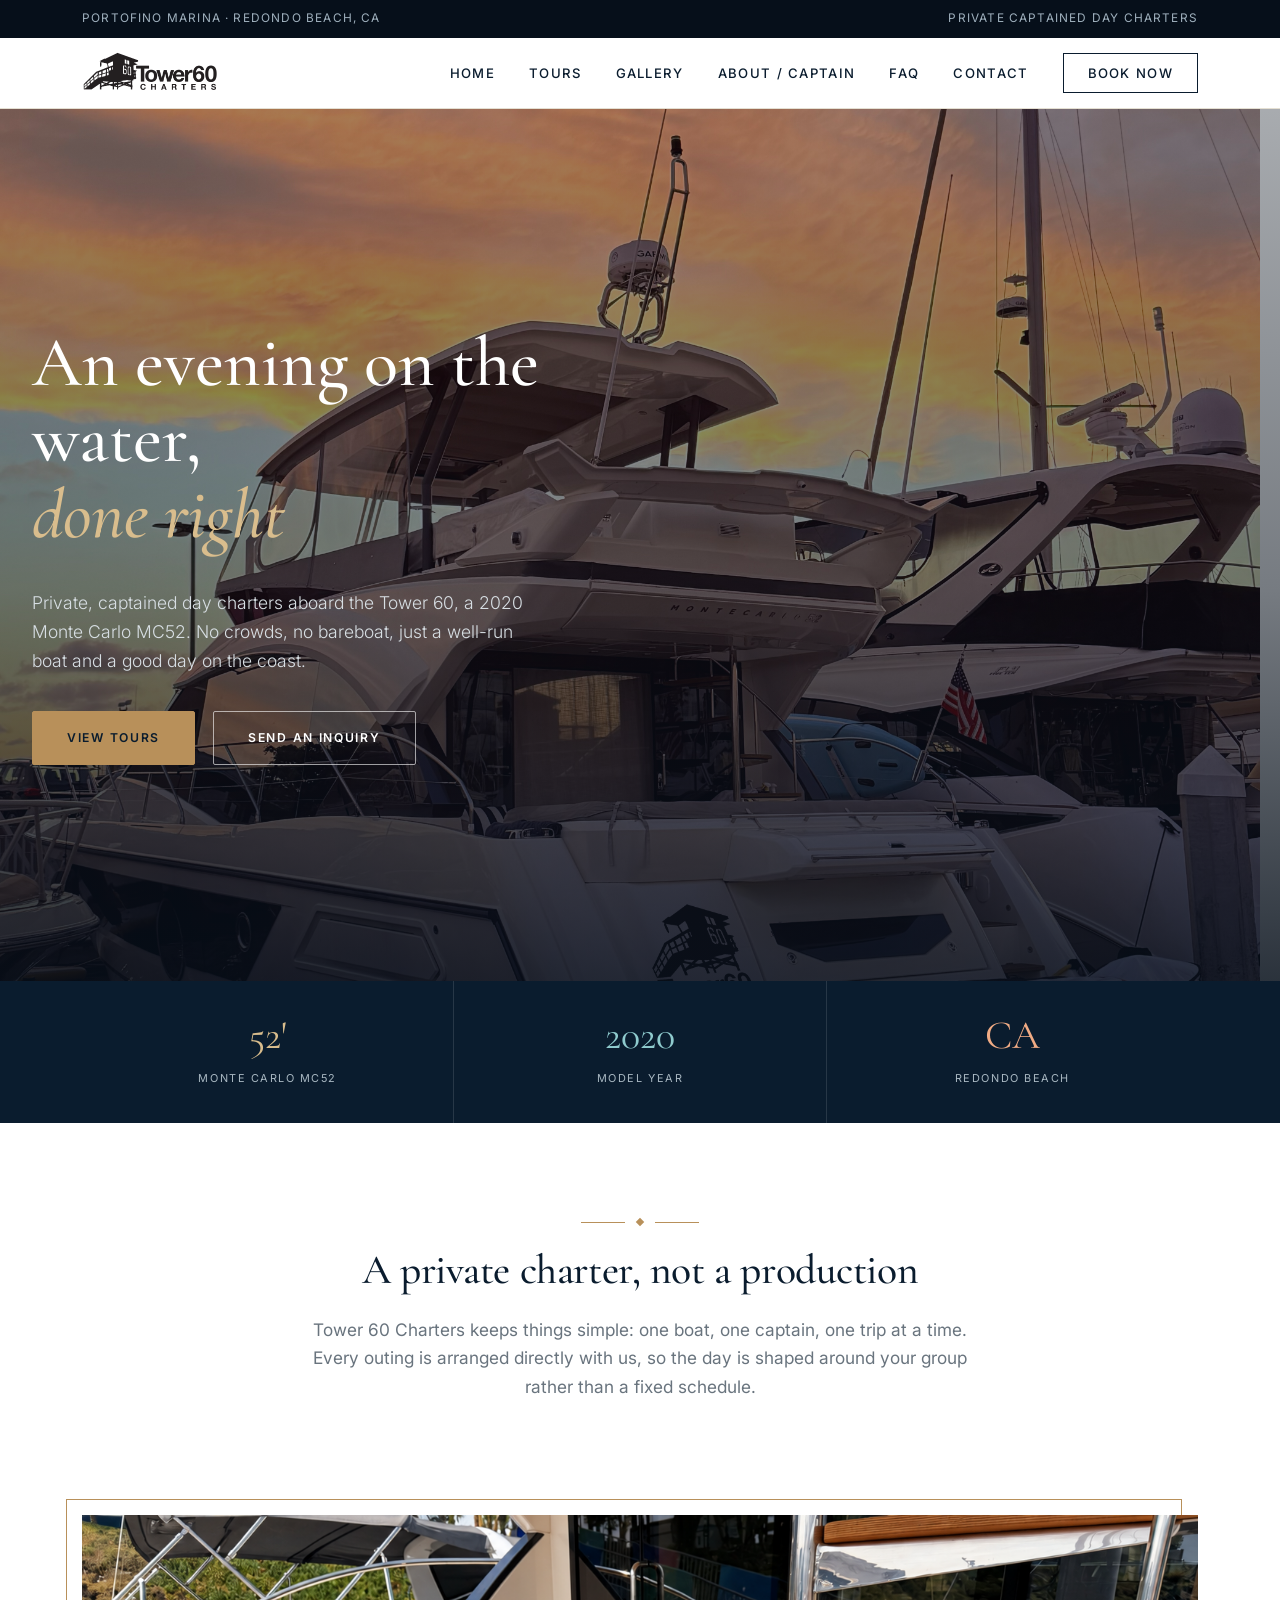
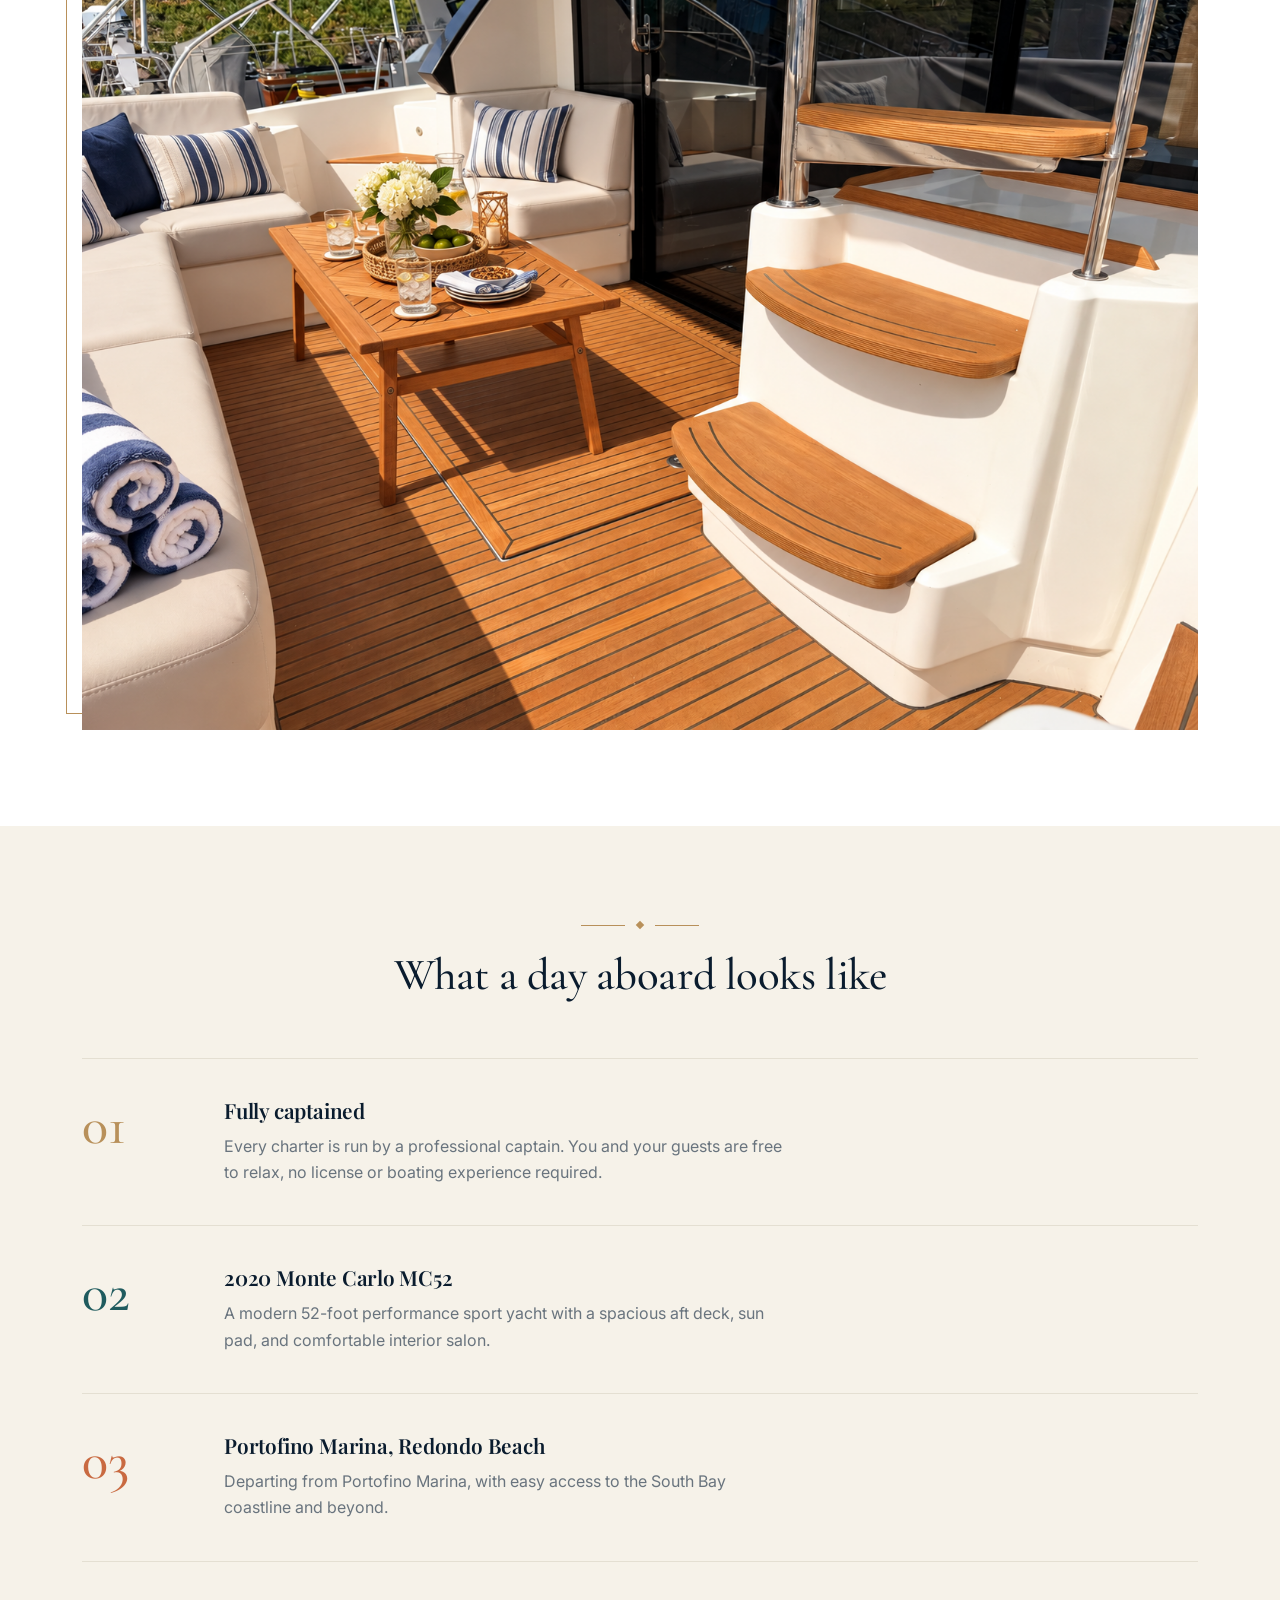
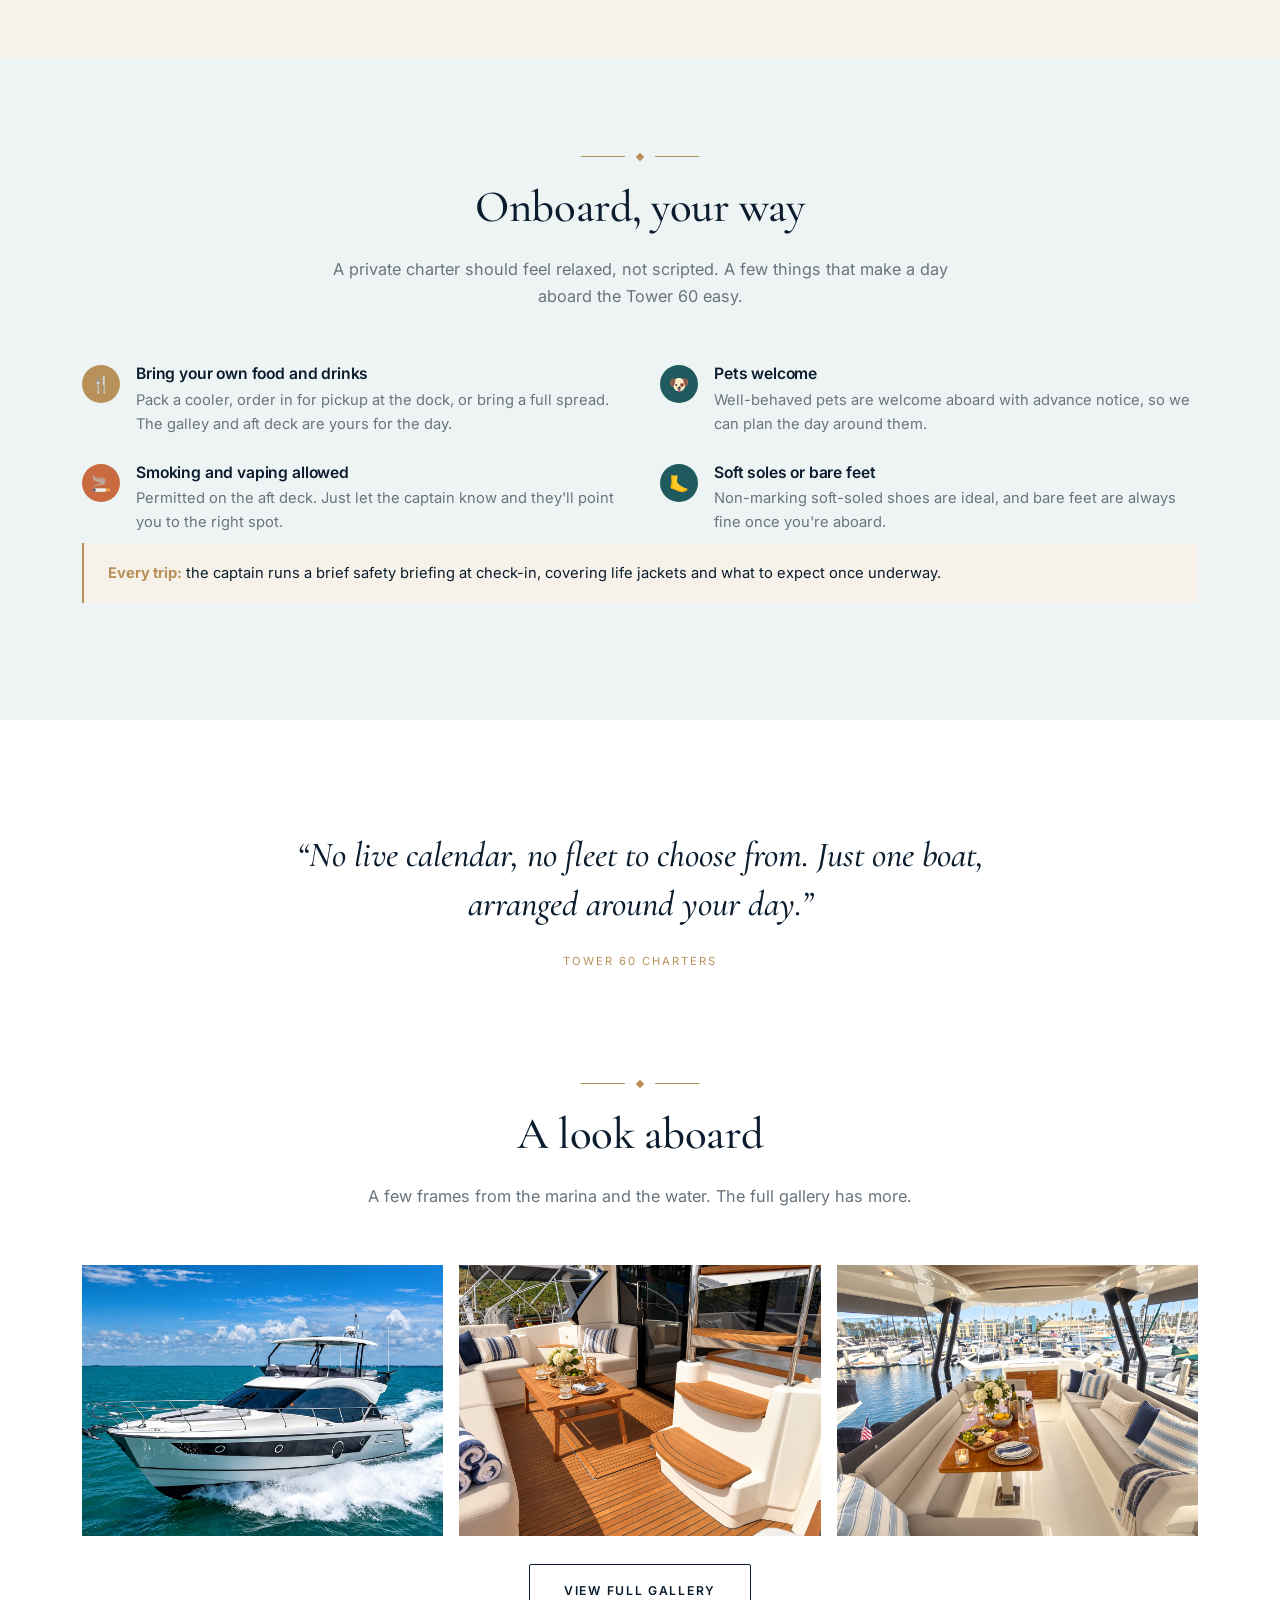
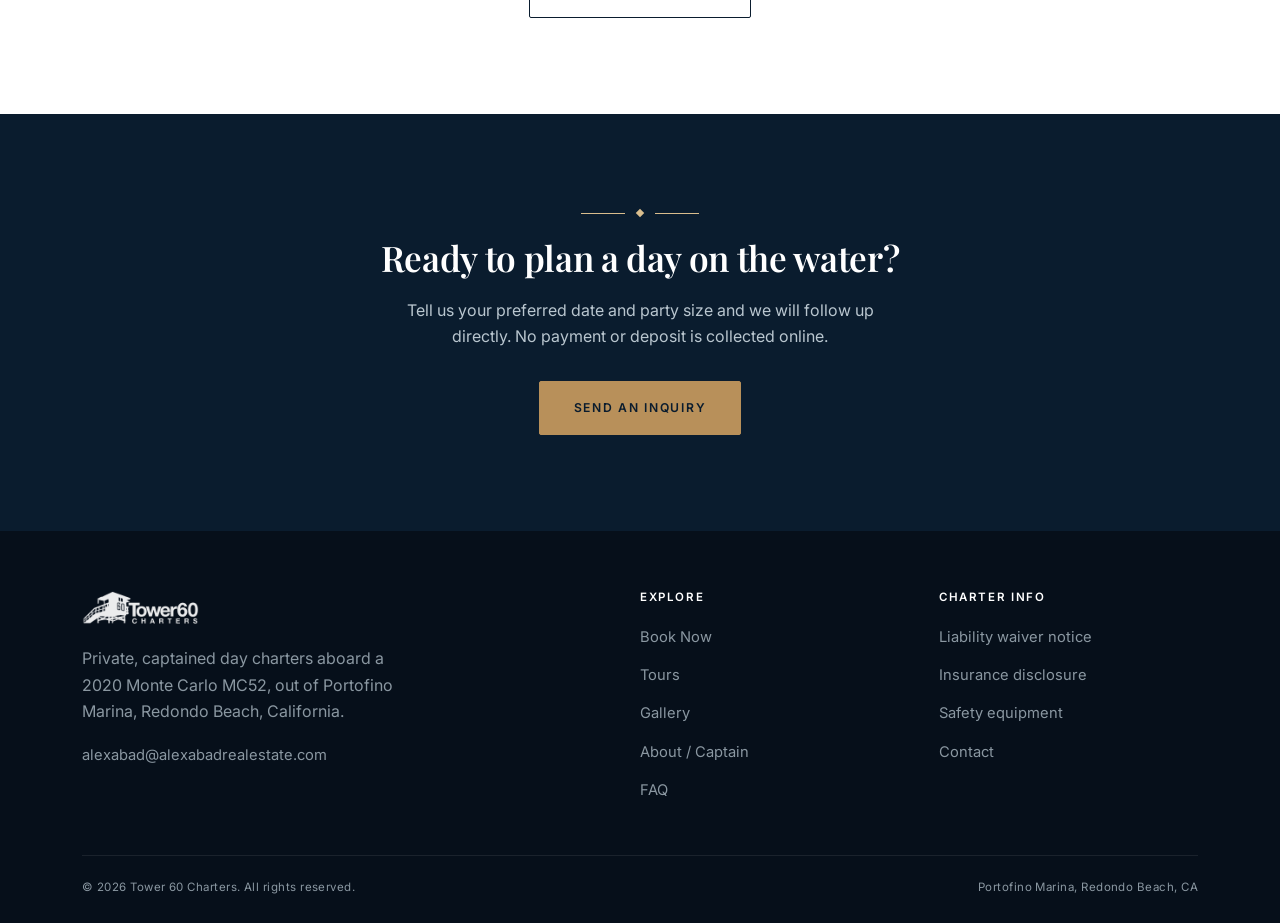
==== index.html @ 5b43f56f "Initial commit: Tower 60 Charters marketing site Multi-page site for private yacht day charters out " ====
<!DOCTYPE html>
<html lang="en">
<head>
<meta charset="UTF-8">
<meta name="viewport" content="width=device-width, initial-scale=1.0">
<title>Tower 60 Charters | Private Yacht Day Charters, Portofino Marina</title>
<meta name="description" content="Private, captained day charters aboard a 2020 52-foot Monte Carlo MC52, departing from Portofino Marina, Redondo Beach, California.">
<link rel="preconnect" href="https://fonts.googleapis.com">
<link href="https://fonts.googleapis.com/css2?family=Cormorant+Garamond:ital,wght@0,500;0,600;1,500&family=Playfair+Display:wght@600;700&family=Inter:wght@300;400;500;600;700&display=swap" rel="stylesheet">
<link rel="stylesheet" href="css/styles.css">
</head>
<body>

<div class="utility-bar">
  <div class="container">
    <span>Portofino Marina &middot; Redondo Beach, CA</span>
    <span class="util-right">Private Captained Day Charters</span>
  </div>
</div>

<header class="site-header">
  <div class="nav-wrap">
    <a class="brand" href="index.html">
      <img src="images/logo.png" alt="Tower 60 Charters logo">
    </a>
    <button class="nav-toggle" aria-label="Toggle menu" aria-expanded="false">&#9776;</button>
    <ul class="nav-links">
      <li><a href="index.html">Home</a></li>
      <li><a href="tours.html">Tours</a></li>
      <li><a href="gallery.html">Gallery</a></li>
      <li><a href="about.html">About / Captain</a></li>
      <li><a href="faq.html">FAQ</a></li>
      <li><a href="contact.html">Contact</a></li>
      <li><a href="booking.html" class="nav-cta">Book Now</a></li>
    </ul>
  </div>
</header>

<section class="hero">
  <img class="hero-bg" src="images/hero-sunset.jpg" alt="The Tower 60 at Portofino Marina at sunset">
  <div class="hero-content">
    <h1>An evening on the water,<br><em>done right</em></h1>
    <p>Private, captained day charters aboard the Tower 60, a 2020 Monte Carlo MC52. No crowds, no bareboat, just a well-run boat and a good day on the coast.</p>
    <div class="btn-row" style="margin-top:36px;">
      <a href="tours.html" class="btn btn-primary">View Tours</a>
      <a href="contact.html" class="btn btn-outline">Send an Inquiry</a>
    </div>
  </div>
</section>

<div class="stats-strip">
  <div class="container">
    <div class="stats-row">
      <div class="stat"><span class="num">52'</span><span class="label">Monte Carlo MC52</span></div>
      <div class="stat"><span class="num">2020</span><span class="label">Model Year</span></div>
      <div class="stat"><span class="num">CA</span><span class="label">Redondo Beach</span></div>
    </div>
  </div>
</div>

<section>
  <div class="container reveal" style="max-width:720px;text-align:center;">
    <div class="ornament"><span></span><i></i><span></span></div>
    <h2 class="display" style="font-size:2.6rem;">A private charter, not a production</h2>
    <p style="color:var(--muted);font-size:1.08rem;">Tower 60 Charters keeps things simple: one boat, one captain, one trip at a time. Every outing is arranged directly with us, so the day is shaped around your group rather than a fixed schedule.</p>
  </div>
</section>

<section style="padding-top:0;">
  <div class="container">
    <div class="media-frame reveal">
      <img src="images/salon-interior.png" alt="Aboard the Tower 60 at Portofino Marina">
    </div>
  </div>
</section>

<section class="section-alt">
  <div class="container">
    <div class="section-head reveal">
      <div class="ornament"><span></span><i></i><span></span></div>
      <h2>What a day aboard looks like</h2>
    </div>
    <div class="feature-rows reveal">
      <div class="feature-row">
        <span class="feature-num">01</span>
        <div>
          <h3>Fully captained</h3>
          <p>Every charter is run by a professional captain. You and your guests are free to relax, no license or boating experience required.</p>
        </div>
      </div>
      <div class="feature-row">
        <span class="feature-num">02</span>
        <div>
          <h3>2020 Monte Carlo MC52</h3>
          <p>A modern 52-foot performance sport yacht with a spacious aft deck, sun pad, and comfortable interior salon.</p>
        </div>
      </div>
      <div class="feature-row">
        <span class="feature-num">03</span>
        <div>
          <h3>Portofino Marina, Redondo Beach</h3>
          <p>Departing from Portofino Marina, with easy access to the South Bay coastline and beyond.</p>
        </div>
      </div>
    </div>
  </div>
</section>

<section class="section-tint">
  <div class="container">
    <div class="section-head reveal">
      <div class="ornament"><span></span><i></i><span></span></div>
      <h2>Onboard, your way</h2>
      <p>A private charter should feel relaxed, not scripted. A few things that make a day aboard the Tower 60 easy.</p>
    </div>
    <div class="check-grid reveal">
      <div class="check-item">
        <span class="check-icon">&#127860;</span>
        <div>
          <h4>Bring your own food and drinks</h4>
          <p>Pack a cooler, order in for pickup at the dock, or bring a full spread. The galley and aft deck are yours for the day.</p>
        </div>
      </div>
      <div class="check-item">
        <span class="check-icon">&#128054;</span>
        <div>
          <h4>Pets welcome</h4>
          <p>Well-behaved pets are welcome aboard with advance notice, so we can plan the day around them.</p>
        </div>
      </div>
      <div class="check-item">
        <span class="check-icon">&#128684;</span>
        <div>
          <h4>Smoking and vaping allowed</h4>
          <p>Permitted on the aft deck. Just let the captain know and they'll point you to the right spot.</p>
        </div>
      </div>
      <div class="check-item">
        <span class="check-icon">&#129462;</span>
        <div>
          <h4>Soft soles or bare feet</h4>
          <p>Non-marking soft-soled shoes are ideal, and bare feet are always fine once you're aboard.</p>
        </div>
      </div>
    </div>
    <div class="notice reveal" style="margin-top:8px;">
      <strong>Every trip:</strong> the captain runs a brief safety briefing at check-in, covering life jackets and what to expect once underway.
    </div>
  </div>
</section>

<section class="statement">
  <div class="container reveal">
    <blockquote>&ldquo;No live calendar, no fleet to choose from. Just one boat, arranged around your day.&rdquo;</blockquote>
    <cite>Tower 60 Charters</cite>
  </div>
</section>

<section style="padding-top:0;">
  <div class="container">
    <div class="section-head reveal">
      <div class="ornament"><span></span><i></i><span></span></div>
      <h2>A look aboard</h2>
      <p>A few frames from the marina and the water. The full gallery has more.</p>
    </div>
    <div class="photo-row reveal">
      <div><img src="images/yacht-running.png" alt="The Tower 60 underway on open water"></div>
      <div><img src="images/salon-interior.png" alt="Aft deck seating aboard the Tower 60 with marina view"></div>
      <div><img src="images/aft-deck-lounge.png" alt="Deck and stair detail aboard the Tower 60"></div>
    </div>
    <div style="text-align:center;margin-top:28px;">
      <a href="gallery.html" class="btn btn-outline-navy">View Full Gallery</a>
    </div>
  </div>
</section>

<section class="section-navy">
  <div class="container reveal" style="text-align:center;">
    <div class="ornament"><span style="background:var(--gold-light);"></span><i style="background:var(--gold-light);"></i><span style="background:var(--gold-light);"></span></div>
    <h2>Ready to plan a day on the water?</h2>
    <p style="max-width:520px;margin:0 auto 32px;color:#b9c6cf;">Tell us your preferred date and party size and we will follow up directly. No payment or deposit is collected online.</p>
    <a href="contact.html" class="btn btn-primary">Send an Inquiry</a>
  </div>
</section>

<footer class="site-footer">
  <div class="container">
    <div class="footer-grid">
      <div>
        <div class="footer-brand">
          <img src="images/logo.png" alt="Tower 60 Charters logo">
        </div>
        <p style="max-width:320px;">Private, captained day charters aboard a 2020 Monte Carlo MC52, out of Portofino Marina, Redondo Beach, California.</p>
        <p style="margin-top:14px;"><a href="mailto:alexabad@alexabadrealestate.com">alexabad@alexabadrealestate.com</a></p>
      </div>
      <div>
        <h4>Explore</h4>
        <ul>
          <li><a href="booking.html">Book Now</a></li>
          <li><a href="tours.html">Tours</a></li>
          <li><a href="gallery.html">Gallery</a></li>
          <li><a href="about.html">About / Captain</a></li>
          <li><a href="faq.html">FAQ</a></li>
        </ul>
      </div>
      <div>
        <h4>Charter Info</h4>
        <ul>
          <li><a href="faq.html#waiver">Liability waiver notice</a></li>
          <li><a href="faq.html#insurance">Insurance disclosure</a></li>
          <li><a href="faq.html#safety">Safety equipment</a></li>
          <li><a href="contact.html">Contact</a></li>
        </ul>
      </div>
    </div>
    <div class="footer-bottom">
      <span>&copy; 2026 Tower 60 Charters. All rights reserved.</span>
      <span>Portofino Marina, Redondo Beach, CA</span>
    </div>
  </div>
</footer>

<script src="js/main.js"></script>
</body>
</html>
---- css/styles.css ----
/* Tower 60 Charters - shared styles */

:root {
  --navy: #0a1c2e;
  --navy-2: #123049;
  --ink: #060f1a;
  --white: #ffffff;
  --cream: #f6f2e9;
  --gold: #b8905a;
  --gold-light: #d9bd8d;
  --teal: #1f5b5e;
  --teal-light: #4f9195;
  --teal-pale: #8fcbce;
  --teal-tint: #eef4f3;
  --coral: #c96a41;
  --coral-light: #e08f66;
  --coral-pale: #f0ab84;
  --text: #1b2530;
  --muted: #69747e;
  --border: #e4dfd2;
  --radius: 2px;
  --max-width: 1180px;
}

* {
  box-sizing: border-box;
}

html {
  scroll-behavior: smooth;
}

body {
  margin: 0;
  font-family: 'Inter', -apple-system, BlinkMacSystemFont, 'Segoe UI', sans-serif;
  color: var(--text);
  background: var(--white);
  line-height: 1.65;
  font-size: 16px;
}

h1, h2, h3, h4 {
  font-family: 'Playfair Display', Georgia, serif;
  color: var(--navy);
  margin: 0 0 0.5em;
  line-height: 1.15;
  font-weight: 600;
  letter-spacing: -0.01em;
}

.display {
  font-family: 'Cormorant Garamond', Georgia, serif;
  font-weight: 500;
}

h1 { font-size: 3.2rem; }
h2 { font-size: 2.2rem; }
h3 { font-size: 1.3rem; }

p {
  margin: 0 0 1em;
}

a {
  color: var(--navy);
  text-decoration: none;
}

a:hover {
  text-decoration: underline;
}

img {
  max-width: 100%;
  display: block;
}

.container {
  max-width: var(--max-width);
  margin: 0 auto;
  padding: 0 32px;
}

/* Ornament divider */
.ornament {
  display: flex;
  align-items: center;
  justify-content: center;
  gap: 12px;
  margin: 0 auto 22px;
}

.ornament span {
  width: 44px;
  height: 1px;
  background: var(--gold);
  display: inline-block;
}

.ornament i {
  width: 6px;
  height: 6px;
  background: var(--gold);
  transform: rotate(45deg);
  display: inline-block;
}

.ornament.left {
  justify-content: flex-start;
}

/* Utility bar */
.utility-bar {
  background: var(--ink);
  color: #9fb0bd;
  font-size: 0.74rem;
  letter-spacing: 0.1em;
  text-transform: uppercase;
}

.utility-bar .container {
  display: flex;
  justify-content: space-between;
  align-items: center;
  padding: 9px 32px;
}

.utility-bar a {
  color: #cbd5db;
}

.utility-bar a:hover {
  color: var(--gold-light);
  text-decoration: none;
}

@media (max-width: 700px) {
  .utility-bar .container { justify-content: center; }
  .utility-bar .util-right { display: none; }
}

/* Header / Nav */
.site-header {
  position: sticky;
  top: 0;
  z-index: 100;
  background: var(--white);
  border-bottom: 1px solid var(--border);
}

.nav-wrap {
  display: flex;
  align-items: center;
  justify-content: space-between;
  padding: 14px 32px;
  max-width: var(--max-width);
  margin: 0 auto;
}

.brand {
  display: flex;
  align-items: center;
  gap: 10px;
}

.brand img {
  height: 42px;
  width: auto;
}

.nav-links {
  display: flex;
  align-items: center;
  gap: 34px;
  list-style: none;
  margin: 0;
  padding: 0;
}

.nav-links a {
  color: var(--navy);
  font-weight: 500;
  font-size: 0.82rem;
  text-transform: uppercase;
  letter-spacing: 0.1em;
}

.nav-links a:hover {
  color: var(--gold);
  text-decoration: none;
}

.nav-cta {
  border: 1px solid var(--navy);
  padding: 11px 24px !important;
  color: var(--navy) !important;
}

.nav-cta:hover {
  background: var(--navy);
  color: var(--white) !important;
}

.nav-toggle {
  display: none;
  background: none;
  border: none;
  font-size: 1.6rem;
  color: var(--navy);
  cursor: pointer;
}

@media (max-width: 860px) {
  .nav-toggle {
    display: block;
  }
  .nav-links {
    position: absolute;
    top: 100%;
    left: 0;
    right: 0;
    background: var(--white);
    flex-direction: column;
    align-items: flex-start;
    gap: 0;
    border-bottom: 1px solid var(--border);
    display: none;
  }
  .nav-links.open {
    display: flex;
  }
  .nav-links li {
    width: 100%;
  }
  .nav-links a {
    display: block;
    padding: 16px 32px;
    border-top: 1px solid var(--border);
    width: 100%;
  }
  .nav-cta {
    margin: 16px 32px;
    display: inline-block;
    border: 1px solid var(--navy) !important;
  }
}

/* Buttons - minimal, letter-spaced, brokerage style */
.btn {
  display: inline-block;
  padding: 16px 34px;
  border-radius: var(--radius);
  font-weight: 600;
  font-size: 0.76rem;
  text-transform: uppercase;
  letter-spacing: 0.14em;
  cursor: pointer;
  border: 1px solid transparent;
  transition: background 0.25s ease, color 0.25s ease, border-color 0.25s ease;
}

.btn-primary {
  background: var(--gold);
  border-color: var(--gold);
  color: var(--navy);
}

.btn-primary:hover {
  background: transparent;
  border-color: var(--gold);
  color: var(--gold-light);
  text-decoration: none;
}

.btn-outline {
  background: transparent;
  border-color: rgba(255,255,255,0.6);
  color: var(--white);
}

.btn-outline:hover {
  background: var(--white);
  border-color: var(--white);
  color: var(--navy);
  text-decoration: none;
}

.btn-outline-navy {
  background: transparent;
  border-color: var(--navy);
  color: var(--navy);
}

.btn-outline-navy:hover {
  background: var(--navy);
  color: var(--white);
  text-decoration: none;
}

.btn-row {
  display: flex;
  gap: 18px;
  flex-wrap: wrap;
}

/* Hero - cinematic, ken burns */
.hero {
  position: relative;
  overflow: hidden;
  color: var(--white);
  display: flex;
  align-items: center;
  min-height: 92vh;
}

.hero-bg {
  position: absolute;
  inset: -20px;
  width: calc(100% + 40px);
  height: calc(100% + 40px);
  object-fit: cover;
  animation: kenburns 24s ease-in-out infinite alternate;
  z-index: 0;
}

.hero::after {
  content: '';
  position: absolute;
  inset: 0;
  background: linear-gradient(180deg, rgba(6,15,26,0.35) 0%, rgba(6,15,26,0.55) 55%, rgba(6,15,26,0.85) 100%);
  z-index: 1;
}

@keyframes kenburns {
  from { transform: scale(1); }
  to { transform: scale(1.12); }
}

.hero-content {
  position: relative;
  z-index: 2;
  max-width: 680px;
  padding: 120px 32px;
}

.hero-content h1 {
  color: var(--white);
  font-family: 'Cormorant Garamond', Georgia, serif;
  font-weight: 500;
  font-size: 4.4rem;
  line-height: 1.08;
  letter-spacing: 0;
}

.hero-content h1 em {
  font-style: italic;
  color: var(--gold-light);
}

.hero-content p {
  font-size: 1.1rem;
  color: #d7dee3;
  max-width: 520px;
  font-weight: 300;
}

@media (max-width: 700px) {
  .hero-content h1 { font-size: 2.8rem; }
  .hero-content { padding: 90px 24px; }
}

/* Page banner (inner pages) */
.page-banner {
  position: relative;
  background: var(--navy);
  color: var(--white);
  padding: 100px 24px 70px;
  text-align: center;
  overflow: hidden;
}

.page-banner::before {
  content: '';
  position: absolute;
  inset: 0;
  background: radial-gradient(ellipse at 50% 0%, rgba(184,144,90,0.14), transparent 60%);
}

.page-banner h1 {
  position: relative;
  color: var(--white);
  font-family: 'Cormorant Garamond', Georgia, serif;
  font-weight: 500;
  font-size: 3.4rem;
}

.page-banner p {
  position: relative;
  color: #b9c6cf;
  max-width: 560px;
  margin: 0 auto;
  font-weight: 300;
}

/* Stats strip */
.stats-strip {
  background: var(--navy);
  color: var(--white);
  padding: 0;
}

.stats-row {
  display: flex;
  flex-wrap: wrap;
}

.stat {
  flex: 1;
  min-width: 150px;
  text-align: center;
  padding: 34px 16px;
  border-right: 1px solid rgba(255,255,255,0.12);
}

.stat:last-child {
  border-right: none;
}

.stat .num {
  font-family: 'Cormorant Garamond', Georgia, serif;
  font-size: 2.5rem;
  color: var(--gold-light);
  display: block;
  line-height: 1;
  margin-bottom: 8px;
}

.stat:nth-child(2) .num { color: var(--teal-pale); }
.stat:nth-child(3) .num { color: var(--coral-pale); }

.stat .label {
  text-transform: uppercase;
  letter-spacing: 0.14em;
  font-size: 0.68rem;
  color: #a9b8c2;
}

/* Sections */
section {
  padding: 96px 0;
}

.section-alt {
  background: var(--cream);
}

.section-navy {
  background: var(--navy);
  color: var(--white);
}

.section-navy h2, .section-navy h3 {
  color: var(--white);
}

.section-head {
  text-align: center;
  max-width: 640px;
  margin: 0 auto 56px;
}

.section-head h2 {
  font-family: 'Cormorant Garamond', Georgia, serif;
  font-size: 2.8rem;
  font-weight: 500;
}

.section-head p {
  color: var(--muted);
  font-size: 1.02rem;
}

.section-navy .section-head p {
  color: #b9c6cf;
}

/* Editorial numbered feature rows (replaces generic icon cards) */
.feature-rows {
  border-top: 1px solid var(--border);
}

.feature-row {
  display: grid;
  grid-template-columns: 110px 1fr;
  gap: 32px;
  padding: 40px 0;
  border-bottom: 1px solid var(--border);
  align-items: start;
}

.feature-num {
  font-family: 'Cormorant Garamond', Georgia, serif;
  font-size: 3.4rem;
  font-weight: 500;
  color: var(--gold);
  line-height: 1;
}

.feature-row:nth-child(2) .feature-num { color: var(--teal); }
.feature-row:nth-child(3) .feature-num { color: var(--coral); }

.feature-row h3 {
  margin-bottom: 10px;
}

.feature-row p {
  color: var(--muted);
  margin: 0;
  max-width: 560px;
}

@media (max-width: 640px) {
  .feature-row { grid-template-columns: 60px 1fr; gap: 18px; padding: 28px 0; }
  .feature-num { font-size: 2.2rem; }
}

/* Grid helpers */
.grid-2 {
  display: grid;
  grid-template-columns: 1fr 1fr;
  gap: 56px;
  align-items: center;
}

@media (max-width: 860px) {
  .grid-2 { grid-template-columns: 1fr; }
}

.grid-3 {
  display: grid;
  grid-template-columns: repeat(3, 1fr);
  gap: 28px;
}

@media (max-width: 860px) {
  .grid-3 { grid-template-columns: 1fr; }
}

.media-frame {
  position: relative;
}

.media-frame::before {
  content: '';
  position: absolute;
  top: -16px;
  left: -16px;
  right: 16px;
  bottom: 16px;
  border: 1px solid var(--gold);
  z-index: 0;
}

.media-frame img {
  position: relative;
  z-index: 1;
}

/* Cards (used sparingly, e.g. contact sidebar) */
.card {
  background: var(--white);
  border: 1px solid var(--border);
  border-top: 2px solid var(--gold);
  border-radius: var(--radius);
  padding: 34px;
}

.card h3 {
  margin-bottom: 0.4em;
}

.icon-badge {
  width: 44px;
  height: 44px;
  border-radius: 50%;
  border: 1px solid var(--gold);
  color: var(--gold);
  display: flex;
  align-items: center;
  justify-content: center;
  font-size: 1.2rem;
  margin-bottom: 16px;
  flex-shrink: 0;
}

/* Reveal on scroll */
.reveal {
  opacity: 0;
  transform: translateY(24px);
  transition: opacity 0.7s ease, transform 0.7s ease;
}

.reveal.in-view {
  opacity: 1;
  transform: translateY(0);
}

/* Quote / statement band */
.statement {
  text-align: center;
  padding: 110px 24px;
  background: var(--white);
}

.statement blockquote {
  font-family: 'Cormorant Garamond', Georgia, serif;
  font-style: italic;
  font-weight: 500;
  font-size: 2.2rem;
  color: var(--navy);
  max-width: 780px;
  margin: 0 auto;
  line-height: 1.4;
}

.statement cite {
  display: block;
  margin-top: 24px;
  font-style: normal;
  text-transform: uppercase;
  letter-spacing: 0.18em;
  font-size: 0.7rem;
  color: var(--gold);
}

/* Gallery / slideshow */
.slideshow {
  position: relative;
  aspect-ratio: 16 / 9;
  overflow: hidden;
  background: var(--ink);
}

.slide {
  position: absolute;
  inset: 0;
  opacity: 0;
  transition: opacity 1s ease;
}

.slide.active {
  opacity: 1;
}

.slide img {
  width: 100%;
  height: 100%;
  object-fit: cover;
}

.slide-caption {
  position: absolute;
  left: 0;
  right: 0;
  bottom: 0;
  padding: 28px 36px;
  background: linear-gradient(180deg, transparent, rgba(6,15,26,0.85));
  color: var(--white);
  font-size: 0.85rem;
  letter-spacing: 0.05em;
  text-transform: uppercase;
}

.slide-nav {
  position: absolute;
  top: 50%;
  transform: translateY(-50%);
  background: rgba(6,15,26,0.5);
  border: 1px solid rgba(255,255,255,0.4);
  color: var(--white);
  width: 42px;
  height: 42px;
  border-radius: 50%;
  display: flex;
  align-items: center;
  justify-content: center;
  cursor: pointer;
  font-size: 1.1rem;
  z-index: 3;
}

.slide-nav.prev { left: 20px; }
.slide-nav.next { right: 20px; }
.slide-nav:hover { background: var(--gold); border-color: var(--gold); color: var(--navy); }

.slide-dots {
  position: absolute;
  bottom: 18px;
  right: 28px;
  display: flex;
  gap: 8px;
  z-index: 3;
}

.slide-dots button {
  width: 8px;
  height: 8px;
  border-radius: 50%;
  border: 1px solid rgba(255,255,255,0.7);
  background: transparent;
  cursor: pointer;
  padding: 0;
}

.slide-dots button.active {
  background: var(--gold);
  border-color: var(--gold);
}

.thumb-row {
  display: grid;
  grid-template-columns: repeat(5, 1fr);
  gap: 12px;
  margin-top: 12px;
}

.thumb {
  aspect-ratio: 1 / 1;
  overflow: hidden;
  cursor: pointer;
  border: 2px solid transparent;
  opacity: 0.6;
  transition: opacity 0.2s ease, border-color 0.2s ease;
}

.thumb img {
  width: 100%;
  height: 100%;
  object-fit: cover;
}

.thumb.active, .thumb:hover {
  opacity: 1;
  border-color: var(--gold);
}

.thumb.video-thumb {
  position: relative;
  background: var(--navy);
}

.thumb.video-thumb::after {
  content: '\25B6';
  position: absolute;
  inset: 0;
  display: flex;
  align-items: center;
  justify-content: center;
  color: var(--gold-light);
  font-size: 1rem;
}

@media (max-width: 640px) {
  .thumb-row { grid-template-columns: repeat(3, 1fr); }
}

.video-placeholder {
  position: relative;
  aspect-ratio: 16 / 9;
  background: linear-gradient(160deg, var(--navy), var(--ink));
  display: flex;
  align-items: center;
  justify-content: center;
  color: var(--white);
  overflow: hidden;
}

.video-placeholder .play-btn {
  width: 76px;
  height: 76px;
  border-radius: 50%;
  border: 1px solid var(--gold);
  display: flex;
  align-items: center;
  justify-content: center;
  font-size: 1.6rem;
  color: var(--gold-light);
  margin-bottom: 18px;
}

.video-placeholder-text {
  text-align: center;
}

/* Notice / placeholder callouts */
.notice {
  border-left: 2px solid var(--gold);
  background: var(--cream);
  border-radius: 0;
  padding: 18px 24px;
  font-size: 0.92rem;
  color: var(--navy);
  margin: 0 0 1.4em;
}

.notice strong {
  color: var(--gold);
}

/* Timeline (sample itinerary) */
.timeline {
  border-left: 1px solid var(--gold);
  padding-left: 32px;
  margin-left: 6px;
}

.timeline-item {
  position: relative;
  padding-bottom: 34px;
}

.timeline-item::before {
  content: '';
  position: absolute;
  left: -37px;
  top: 4px;
  width: 11px;
  height: 11px;
  border-radius: 50%;
  background: var(--cream);
  border: 2px solid var(--gold);
}

.timeline-time {
  font-weight: 700;
  color: var(--gold);
  display: block;
  font-size: 0.72rem;
  letter-spacing: 0.14em;
  text-transform: uppercase;
  margin-bottom: 4px;
}

/* FAQ accordion */
.faq-item {
  border-bottom: 1px solid var(--border);
}

.faq-question {
  width: 100%;
  text-align: left;
  background: none;
  border: none;
  padding: 24px 0;
  font-family: 'Playfair Display', Georgia, serif;
  font-size: 1.1rem;
  color: var(--navy);
  cursor: pointer;
  display: flex;
  justify-content: space-between;
  align-items: center;
  gap: 16px;
}

.faq-answer {
  max-height: 0;
  overflow: hidden;
  transition: max-height 0.25s ease;
  color: var(--muted);
}

.faq-answer p {
  padding-bottom: 24px;
}

.faq-item.open .faq-answer {
  max-height: 400px;
}

.faq-icon {
  font-size: 1.3rem;
  color: var(--gold);
  flex-shrink: 0;
  font-weight: 300;
}

/* Forms */
.form-grid {
  display: grid;
  grid-template-columns: 1fr 1fr;
  gap: 22px;
}

.form-grid .full {
  grid-column: span 2;
}

@media (max-width: 700px) {
  .form-grid { grid-template-columns: 1fr; }
  .form-grid .full { grid-column: span 1; }
}

label {
  display: block;
  font-weight: 600;
  font-size: 0.72rem;
  text-transform: uppercase;
  letter-spacing: 0.1em;
  color: var(--navy);
  margin-bottom: 8px;
}

input, textarea {
  width: 100%;
  padding: 13px 14px;
  border: 1px solid var(--border);
  border-radius: var(--radius);
  font-family: inherit;
  font-size: 0.98rem;
  color: var(--text);
  background: var(--white);
}

input:focus, textarea:focus {
  outline: none;
  border-color: var(--gold);
}

.form-success {
  display: none;
  background: var(--cream);
  border-left: 2px solid var(--gold);
  color: var(--navy);
  padding: 24px 28px;
  border-radius: var(--radius);
}

.form-success.visible {
  display: block;
}

.form-success h3 {
  font-family: 'Cormorant Garamond', Georgia, serif;
  font-size: 1.8rem;
}

/* Contact info list */
.contact-info-list {
  list-style: none;
  padding: 0;
  margin: 0;
}

.contact-info-list li {
  display: flex;
  gap: 14px;
  margin-bottom: 22px;
}

.contact-info-list .icon-badge {
  margin-bottom: 0;
  flex-shrink: 0;
}

.contact-info-list li:nth-child(2) .icon-badge { border-color: var(--teal); color: var(--teal); }
.contact-info-list li:nth-child(3) .icon-badge { border-color: var(--coral); color: var(--coral); }

/* Footer */
.site-footer {
  background: var(--ink);
  color: #8a97a1;
  padding: 60px 0 26px;
}

.footer-grid {
  display: grid;
  grid-template-columns: 2fr 1fr 1fr;
  gap: 40px;
  margin-bottom: 40px;
}

@media (max-width: 700px) {
  .footer-grid { grid-template-columns: 1fr; }
}

.footer-grid h4 {
  color: var(--white);
  font-family: 'Inter', sans-serif;
  font-size: 0.72rem;
  text-transform: uppercase;
  letter-spacing: 0.14em;
  margin-bottom: 18px;
}

.footer-grid ul {
  list-style: none;
  padding: 0;
  margin: 0;
}

.footer-grid li {
  margin-bottom: 12px;
}

.footer-grid a {
  color: #8a97a1;
  font-size: 0.92rem;
}

.footer-grid a:hover {
  color: var(--gold-light);
}

.footer-bottom {
  border-top: 1px solid rgba(255,255,255,0.08);
  padding-top: 22px;
  font-size: 0.72rem;
  letter-spacing: 0.04em;
  display: flex;
  justify-content: space-between;
  flex-wrap: wrap;
  gap: 10px;
}

.footer-brand {
  display: flex;
  align-items: center;
  gap: 10px;
  margin-bottom: 18px;
  filter: brightness(0) invert(1) opacity(0.92);
}

.footer-brand img {
  height: 36px;
}

/* Legal placeholder blocks */
.legal-block {
  border: 1px solid var(--border);
  border-left: 3px solid var(--gold);
  border-radius: var(--radius);
  padding: 28px;
  margin-bottom: 22px;
  background: var(--white);
}

.legal-block.teal { border-left-color: var(--teal); }
.legal-block.coral { border-left-color: var(--coral); }

.legal-block h3 {
  font-size: 1.1rem;
}

/* Specs list */
.specs-list {
  list-style: none;
  padding: 0;
  margin: 0;
}

.specs-list li {
  display: flex;
  justify-content: space-between;
  border-bottom: 1px solid var(--border);
  padding: 14px 0;
  font-size: 0.95rem;
}

.specs-list li span:first-child {
  color: var(--muted);
  text-transform: uppercase;
  letter-spacing: 0.08em;
  font-size: 0.75rem;
}

.specs-list li span:last-child {
  font-family: 'Playfair Display', serif;
  font-weight: 600;
  color: var(--navy);
}

/* Static three-photo row (e.g. homepage gallery preview, no slideshow behavior) */
.photo-row {
  display: grid;
  grid-template-columns: repeat(3, 1fr);
  gap: 16px;
}

.photo-row > div {
  aspect-ratio: 4 / 3;
  overflow: hidden;
  position: relative;
}

.photo-row img {
  width: 100%;
  height: 100%;
  object-fit: cover;
  transition: transform 0.4s ease;
}

.photo-row > div:hover img {
  transform: scale(1.05);
}

@media (max-width: 640px) {
  .photo-row { grid-template-columns: 1fr 1fr; }
  .photo-row > div:last-child { display: none; }
}

/* Tinted section, alternate to .section-alt for rhythm on longer pages */
.section-tint {
  background: var(--teal-tint);
}

/* Small colored tags/labels */
.tag {
  display: inline-block;
  padding: 5px 14px;
  border-radius: 999px;
  font-size: 0.66rem;
  font-weight: 700;
  text-transform: uppercase;
  letter-spacing: 0.1em;
  margin-bottom: 10px;
}

.tag-gold { background: rgba(184,144,90,0.14); color: var(--gold); }
.tag-teal { background: rgba(31,91,94,0.1); color: var(--teal); }
.tag-coral { background: rgba(201,106,65,0.12); color: var(--coral); }

/* Onboard-style checklist grid */
.check-grid {
  display: grid;
  grid-template-columns: 1fr 1fr;
  gap: 28px 40px;
}

@media (max-width: 700px) {
  .check-grid { grid-template-columns: 1fr; }
}

.check-item {
  display: flex;
  gap: 16px;
  align-items: flex-start;
}

.check-icon {
  width: 38px;
  height: 38px;
  border-radius: 50%;
  flex-shrink: 0;
  display: flex;
  align-items: center;
  justify-content: center;
  font-size: 1rem;
  color: var(--white);
  background: var(--gold);
}

.check-item:nth-child(2n) .check-icon { background: var(--teal); }
.check-item:nth-child(3n) .check-icon { background: var(--coral); }

.check-item h4 {
  font-family: 'Inter', sans-serif;
  font-size: 0.98rem;
  font-weight: 600;
  color: var(--navy);
  margin: 0 0 4px;
}

.check-item p {
  color: var(--muted);
  font-size: 0.92rem;
  margin: 0;
}

/* Numbered process steps (e.g. how an inquiry becomes a booking) */
.steps-row {
  display: grid;
  grid-template-columns: repeat(3, 1fr);
  gap: 36px;
}

@media (max-width: 700px) {
  .steps-row { grid-template-columns: 1fr; }
}

.step {
  text-align: center;
}

.step-num {
  width: 54px;
  height: 54px;
  border-radius: 50%;
  background: var(--navy);
  color: var(--white);
  display: flex;
  align-items: center;
  justify-content: center;
  font-family: 'Cormorant Garamond', Georgia, serif;
  font-size: 1.5rem;
  margin: 0 auto 18px;
}

.step:nth-child(2) .step-num { background: var(--teal); }
.step:nth-child(3) .step-num { background: var(--coral); }

.step h3 {
  font-size: 1.1rem;
  margin-bottom: 8px;
}

.step p {
  color: var(--muted);
  font-size: 0.92rem;
  max-width: 280px;
  margin: 0 auto;
}

/* Teal/coral variants of existing icon badge, for variety in lists */
.icon-badge.teal { border-color: var(--teal); color: var(--teal); }
.icon-badge.coral { border-color: var(--coral); color: var(--coral); }
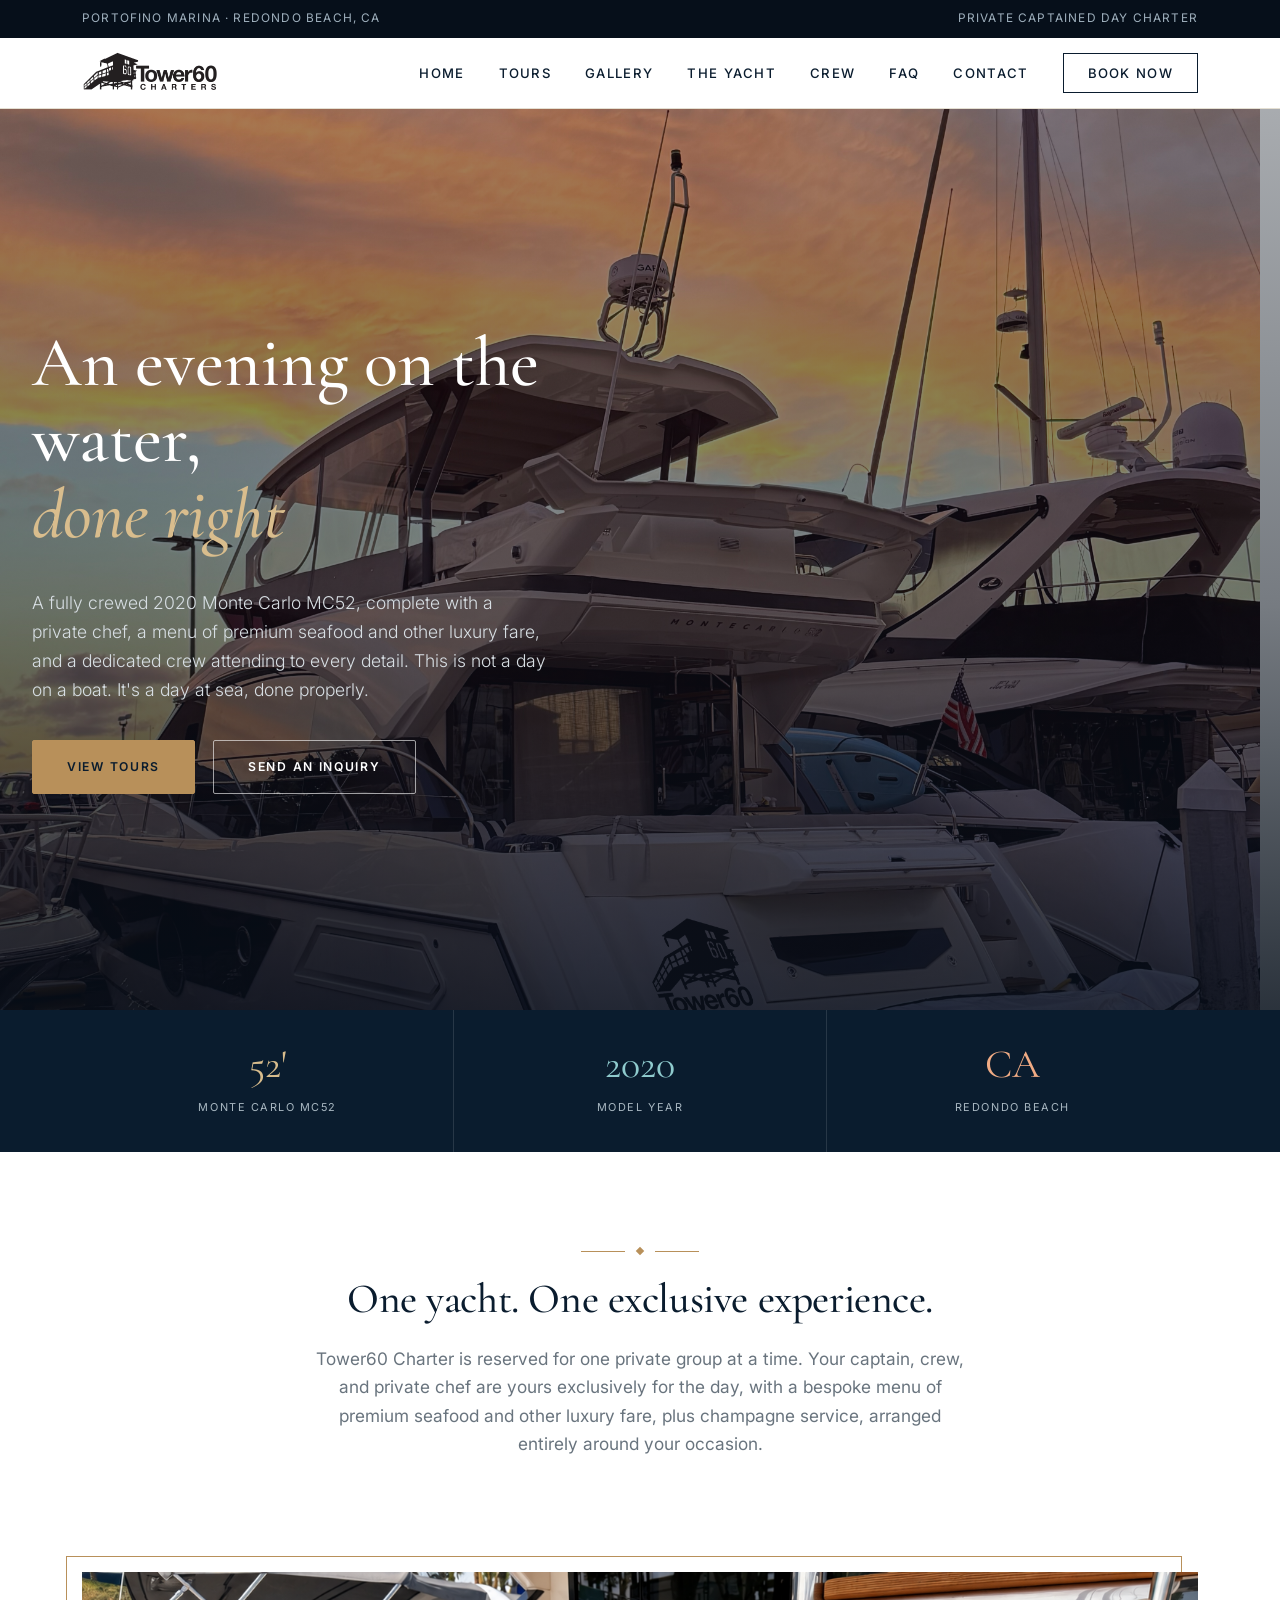
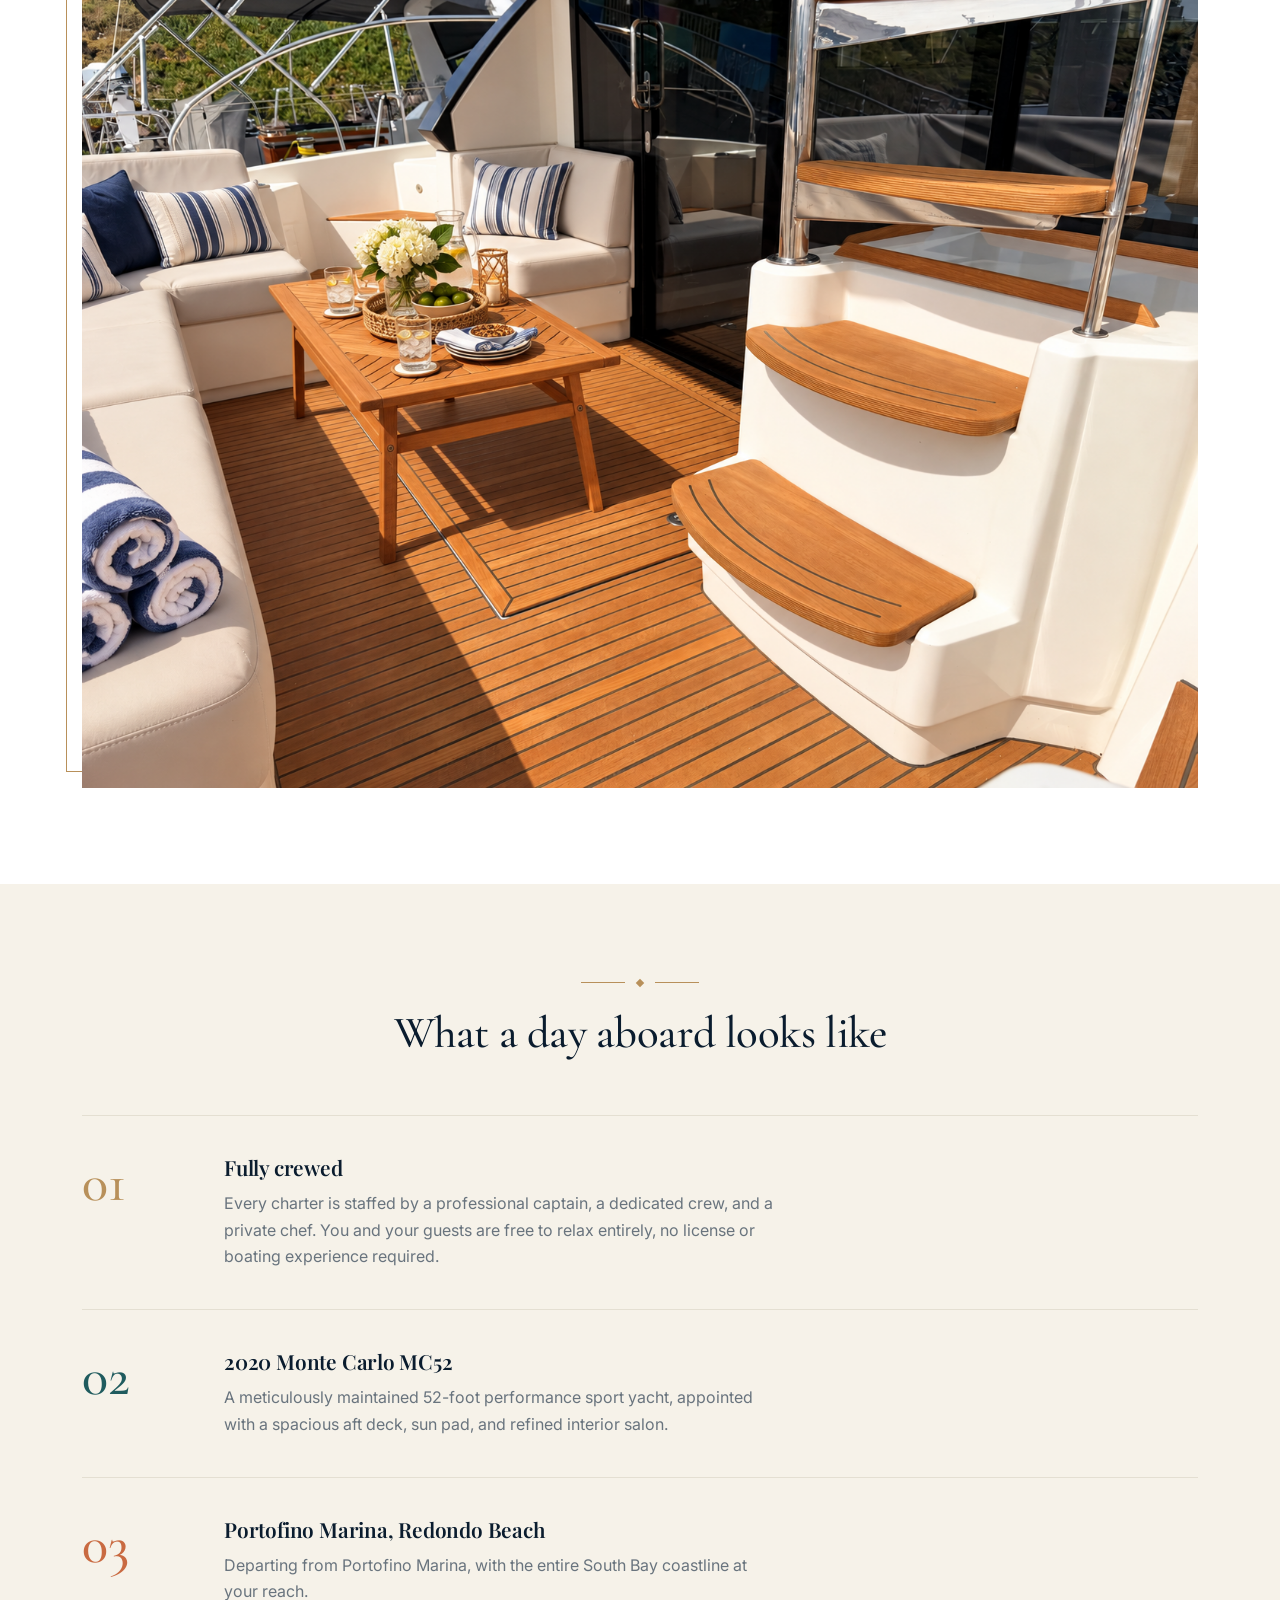
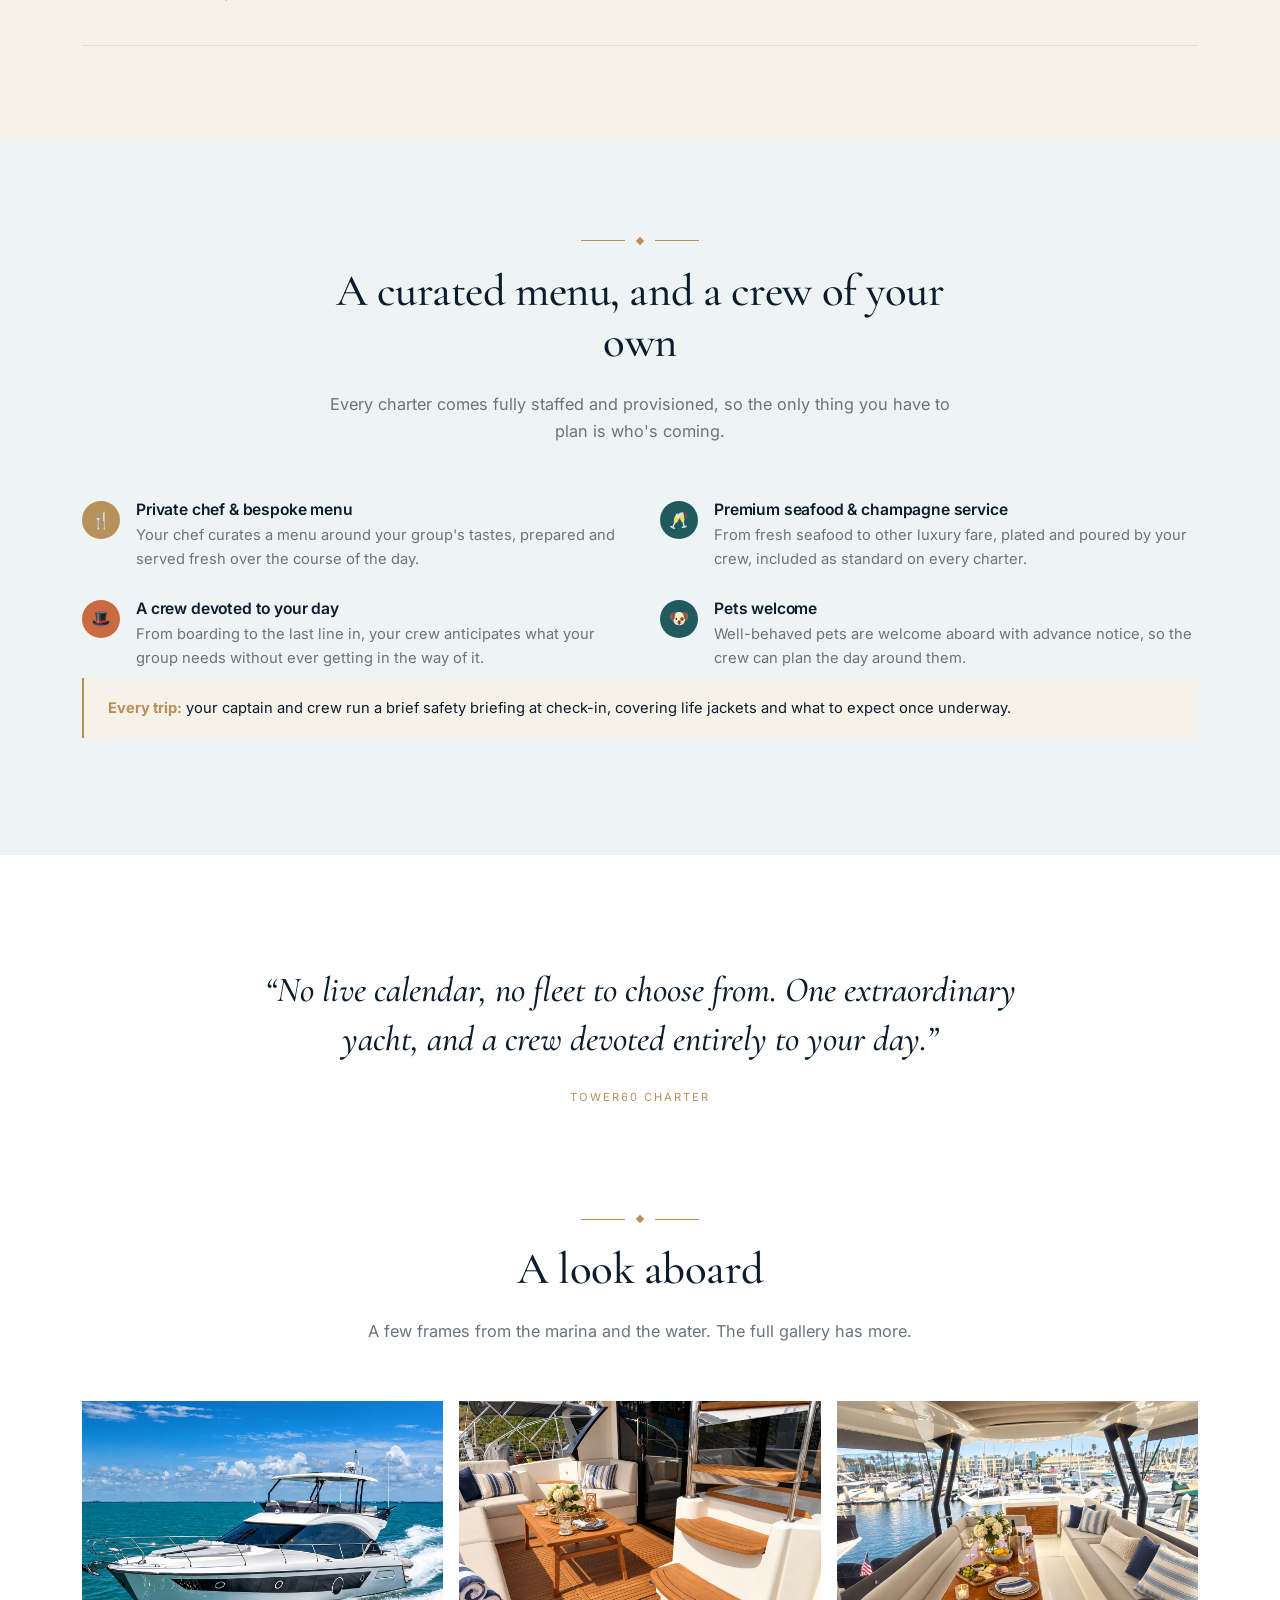
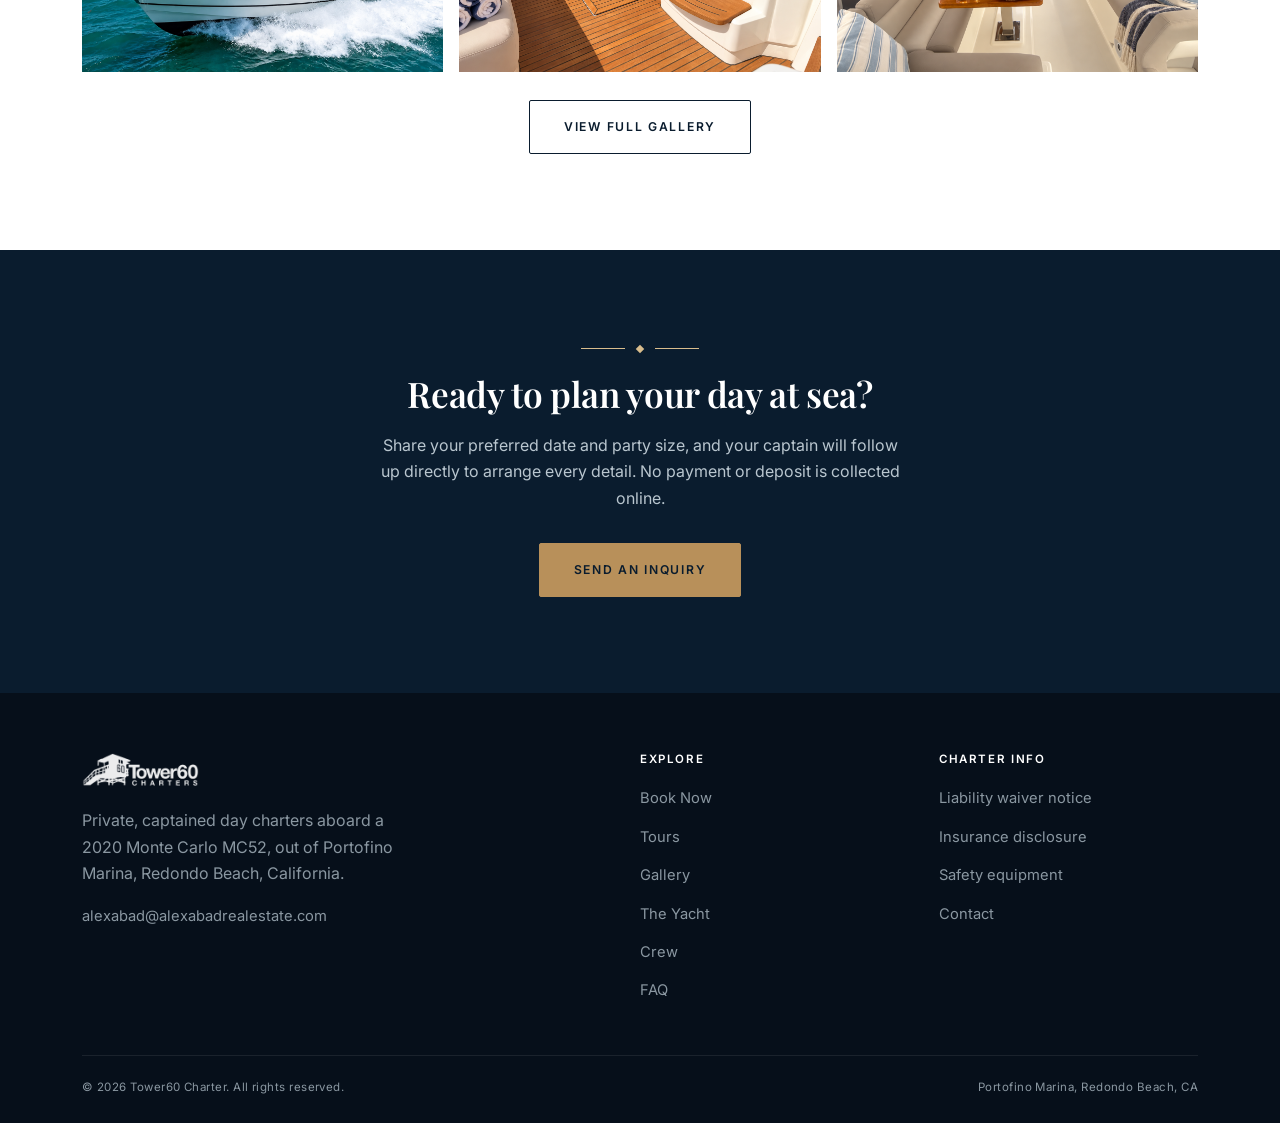
==== commit 1547b564: "Reposition as an exclusive, fully crewed luxury charter - Remove Portofino Marina dock number; add R" ====
--- a/index.html
+++ b/index.html
@@ -3,7 +3,7 @@
 <head>
 <meta charset="UTF-8">
 <meta name="viewport" content="width=device-width, initial-scale=1.0">
-<title>Tower 60 Charters | Private Yacht Day Charters, Portofino Marina</title>
+<title>Tower60 Charter | Private Yacht Day Charter, Portofino Marina</title>
 <meta name="description" content="Private, captained day charters aboard a 2020 52-foot Monte Carlo MC52, departing from Portofino Marina, Redondo Beach, California.">
 <link rel="preconnect" href="https://fonts.googleapis.com">
 <link href="https://fonts.googleapis.com/css2?family=Cormorant+Garamond:ital,wght@0,500;0,600;1,500&family=Playfair+Display:wght@600;700&family=Inter:wght@300;400;500;600;700&display=swap" rel="stylesheet">
@@ -14,21 +14,22 @@
 <div class="utility-bar">
   <div class="container">
     <span>Portofino Marina &middot; Redondo Beach, CA</span>
-    <span class="util-right">Private Captained Day Charters</span>
+    <span class="util-right">Private Captained Day Charter</span>
   </div>
 </div>
 
 <header class="site-header">
   <div class="nav-wrap">
     <a class="brand" href="index.html">
-      <img src="images/logo.png" alt="Tower 60 Charters logo">
+      <img src="images/logo.png" alt="Tower60 Charter logo">
     </a>
     <button class="nav-toggle" aria-label="Toggle menu" aria-expanded="false">&#9776;</button>
     <ul class="nav-links">
       <li><a href="index.html">Home</a></li>
       <li><a href="tours.html">Tours</a></li>
       <li><a href="gallery.html">Gallery</a></li>
-      <li><a href="about.html">About / Captain</a></li>
+      <li><a href="about.html">The Yacht</a></li>
+      <li><a href="crew.html">Crew</a></li>
       <li><a href="faq.html">FAQ</a></li>
       <li><a href="contact.html">Contact</a></li>
       <li><a href="booking.html" class="nav-cta">Book Now</a></li>
@@ -37,10 +38,10 @@
 </header>
 
 <section class="hero">
-  <img class="hero-bg" src="images/hero-sunset.jpg" alt="The Tower 60 at Portofino Marina at sunset">
+  <img class="hero-bg" src="images/hero-sunset.jpg" alt="The Tower60 at Portofino Marina at sunset">
   <div class="hero-content">
     <h1>An evening on the water,<br><em>done right</em></h1>
-    <p>Private, captained day charters aboard the Tower 60, a 2020 Monte Carlo MC52. No crowds, no bareboat, just a well-run boat and a good day on the coast.</p>
+    <p>A fully crewed 2020 Monte Carlo MC52, complete with a private chef, a menu of premium seafood and other luxury fare, and a dedicated crew attending to every detail. This is not a day on a boat. It's a day at sea, done properly.</p>
     <div class="btn-row" style="margin-top:36px;">
       <a href="tours.html" class="btn btn-primary">View Tours</a>
       <a href="contact.html" class="btn btn-outline">Send an Inquiry</a>
@@ -61,15 +62,15 @@
 <section>
   <div class="container reveal" style="max-width:720px;text-align:center;">
     <div class="ornament"><span></span><i></i><span></span></div>
-    <h2 class="display" style="font-size:2.6rem;">A private charter, not a production</h2>
-    <p style="color:var(--muted);font-size:1.08rem;">Tower 60 Charters keeps things simple: one boat, one captain, one trip at a time. Every outing is arranged directly with us, so the day is shaped around your group rather than a fixed schedule.</p>
+    <h2 class="display" style="font-size:2.6rem;">One yacht. One exclusive experience.</h2>
+    <p style="color:var(--muted);font-size:1.08rem;">Tower60 Charter is reserved for one private group at a time. Your captain, crew, and private chef are yours exclusively for the day, with a bespoke menu of premium seafood and other luxury fare, plus champagne service, arranged entirely around your occasion.</p>
   </div>
 </section>
 
 <section style="padding-top:0;">
   <div class="container">
     <div class="media-frame reveal">
-      <img src="images/salon-interior.png" alt="Aboard the Tower 60 at Portofino Marina">
+      <img src="images/salon-interior.png" alt="Aboard the Tower60 at Portofino Marina">
     </div>
   </div>
 </section>
@@ -84,22 +85,22 @@
       <div class="feature-row">
         <span class="feature-num">01</span>
         <div>
-          <h3>Fully captained</h3>
-          <p>Every charter is run by a professional captain. You and your guests are free to relax, no license or boating experience required.</p>
+          <h3>Fully crewed</h3>
+          <p>Every charter is staffed by a professional captain, a dedicated crew, and a private chef. You and your guests are free to relax entirely, no license or boating experience required.</p>
         </div>
       </div>
       <div class="feature-row">
         <span class="feature-num">02</span>
         <div>
           <h3>2020 Monte Carlo MC52</h3>
-          <p>A modern 52-foot performance sport yacht with a spacious aft deck, sun pad, and comfortable interior salon.</p>
+          <p>A meticulously maintained 52-foot performance sport yacht, appointed with a spacious aft deck, sun pad, and refined interior salon.</p>
         </div>
       </div>
       <div class="feature-row">
         <span class="feature-num">03</span>
         <div>
           <h3>Portofino Marina, Redondo Beach</h3>
-          <p>Departing from Portofino Marina, with easy access to the South Bay coastline and beyond.</p>
+          <p>Departing from Portofino Marina, with the entire South Bay coastline at your reach.</p>
         </div>
       </div>
     </div>
@@ -110,49 +111,49 @@
   <div class="container">
     <div class="section-head reveal">
       <div class="ornament"><span></span><i></i><span></span></div>
-      <h2>Onboard, your way</h2>
-      <p>A private charter should feel relaxed, not scripted. A few things that make a day aboard the Tower 60 easy.</p>
+      <h2>A curated menu, and a crew of your own</h2>
+      <p>Every charter comes fully staffed and provisioned, so the only thing you have to plan is who's coming.</p>
     </div>
     <div class="check-grid reveal">
       <div class="check-item">
         <span class="check-icon">&#127860;</span>
         <div>
-          <h4>Bring your own food and drinks</h4>
-          <p>Pack a cooler, order in for pickup at the dock, or bring a full spread. The galley and aft deck are yours for the day.</p>
+          <h4>Private chef &amp; bespoke menu</h4>
+          <p>Your chef curates a menu around your group's tastes, prepared and served fresh over the course of the day.</p>
+        </div>
+      </div>
+      <div class="check-item">
+        <span class="check-icon">&#129346;</span>
+        <div>
+          <h4>Premium seafood &amp; champagne service</h4>
+          <p>From fresh seafood to other luxury fare, plated and poured by your crew, included as standard on every charter.</p>
+        </div>
+      </div>
+      <div class="check-item">
+        <span class="check-icon">&#127913;</span>
+        <div>
+          <h4>A crew devoted to your day</h4>
+          <p>From boarding to the last line in, your crew anticipates what your group needs without ever getting in the way of it.</p>
         </div>
       </div>
       <div class="check-item">
         <span class="check-icon">&#128054;</span>
         <div>
           <h4>Pets welcome</h4>
-          <p>Well-behaved pets are welcome aboard with advance notice, so we can plan the day around them.</p>
-        </div>
-      </div>
-      <div class="check-item">
-        <span class="check-icon">&#128684;</span>
-        <div>
-          <h4>Smoking and vaping allowed</h4>
-          <p>Permitted on the aft deck. Just let the captain know and they'll point you to the right spot.</p>
-        </div>
-      </div>
-      <div class="check-item">
-        <span class="check-icon">&#129462;</span>
-        <div>
-          <h4>Soft soles or bare feet</h4>
-          <p>Non-marking soft-soled shoes are ideal, and bare feet are always fine once you're aboard.</p>
+          <p>Well-behaved pets are welcome aboard with advance notice, so the crew can plan the day around them.</p>
         </div>
       </div>
     </div>
     <div class="notice reveal" style="margin-top:8px;">
-      <strong>Every trip:</strong> the captain runs a brief safety briefing at check-in, covering life jackets and what to expect once underway.
+      <strong>Every trip:</strong> your captain and crew run a brief safety briefing at check-in, covering life jackets and what to expect once underway.
     </div>
   </div>
 </section>
 
 <section class="statement">
   <div class="container reveal">
-    <blockquote>&ldquo;No live calendar, no fleet to choose from. Just one boat, arranged around your day.&rdquo;</blockquote>
-    <cite>Tower 60 Charters</cite>
+    <blockquote>&ldquo;No live calendar, no fleet to choose from. One extraordinary yacht, and a crew devoted entirely to your day.&rdquo;</blockquote>
+    <cite>Tower60 Charter</cite>
   </div>
 </section>
 
@@ -164,9 +165,9 @@
       <p>A few frames from the marina and the water. The full gallery has more.</p>
     </div>
     <div class="photo-row reveal">
-      <div><img src="images/yacht-running.png" alt="The Tower 60 underway on open water"></div>
-      <div><img src="images/salon-interior.png" alt="Aft deck seating aboard the Tower 60 with marina view"></div>
-      <div><img src="images/aft-deck-lounge.png" alt="Deck and stair detail aboard the Tower 60"></div>
+      <div><img src="images/yacht-running.png" alt="The Tower60 underway on open water"></div>
+      <div><img src="images/salon-interior.png" alt="Aft deck seating aboard the Tower60 with marina view"></div>
+      <div><img src="images/aft-deck-lounge.png" alt="Deck and stair detail aboard the Tower60"></div>
     </div>
     <div style="text-align:center;margin-top:28px;">
       <a href="gallery.html" class="btn btn-outline-navy">View Full Gallery</a>
@@ -177,8 +178,8 @@
 <section class="section-navy">
   <div class="container reveal" style="text-align:center;">
     <div class="ornament"><span style="background:var(--gold-light);"></span><i style="background:var(--gold-light);"></i><span style="background:var(--gold-light);"></span></div>
-    <h2>Ready to plan a day on the water?</h2>
-    <p style="max-width:520px;margin:0 auto 32px;color:#b9c6cf;">Tell us your preferred date and party size and we will follow up directly. No payment or deposit is collected online.</p>
+    <h2>Ready to plan your day at sea?</h2>
+    <p style="max-width:520px;margin:0 auto 32px;color:#b9c6cf;">Share your preferred date and party size, and your captain will follow up directly to arrange every detail. No payment or deposit is collected online.</p>
     <a href="contact.html" class="btn btn-primary">Send an Inquiry</a>
   </div>
 </section>
@@ -188,7 +189,7 @@
     <div class="footer-grid">
       <div>
         <div class="footer-brand">
-          <img src="images/logo.png" alt="Tower 60 Charters logo">
+          <img src="images/logo.png" alt="Tower60 Charter logo">
         </div>
         <p style="max-width:320px;">Private, captained day charters aboard a 2020 Monte Carlo MC52, out of Portofino Marina, Redondo Beach, California.</p>
         <p style="margin-top:14px;"><a href="mailto:alexabad@alexabadrealestate.com">alexabad@alexabadrealestate.com</a></p>
@@ -199,7 +200,8 @@
           <li><a href="booking.html">Book Now</a></li>
           <li><a href="tours.html">Tours</a></li>
           <li><a href="gallery.html">Gallery</a></li>
-          <li><a href="about.html">About / Captain</a></li>
+          <li><a href="about.html">The Yacht</a></li>
+          <li><a href="crew.html">Crew</a></li>
           <li><a href="faq.html">FAQ</a></li>
         </ul>
       </div>
@@ -214,7 +216,7 @@
       </div>
     </div>
     <div class="footer-bottom">
-      <span>&copy; 2026 Tower 60 Charters. All rights reserved.</span>
+      <span>&copy; 2026 Tower60 Charter. All rights reserved.</span>
       <span>Portofino Marina, Redondo Beach, CA</span>
     </div>
   </div>
--- a/css/styles.css
+++ b/css/styles.css
@@ -1,4 +1,4 @@
-/* Tower 60 Charters - shared styles */
+/* Tower60 Charter - shared styles */
 
 :root {
   --navy: #0a1c2e;
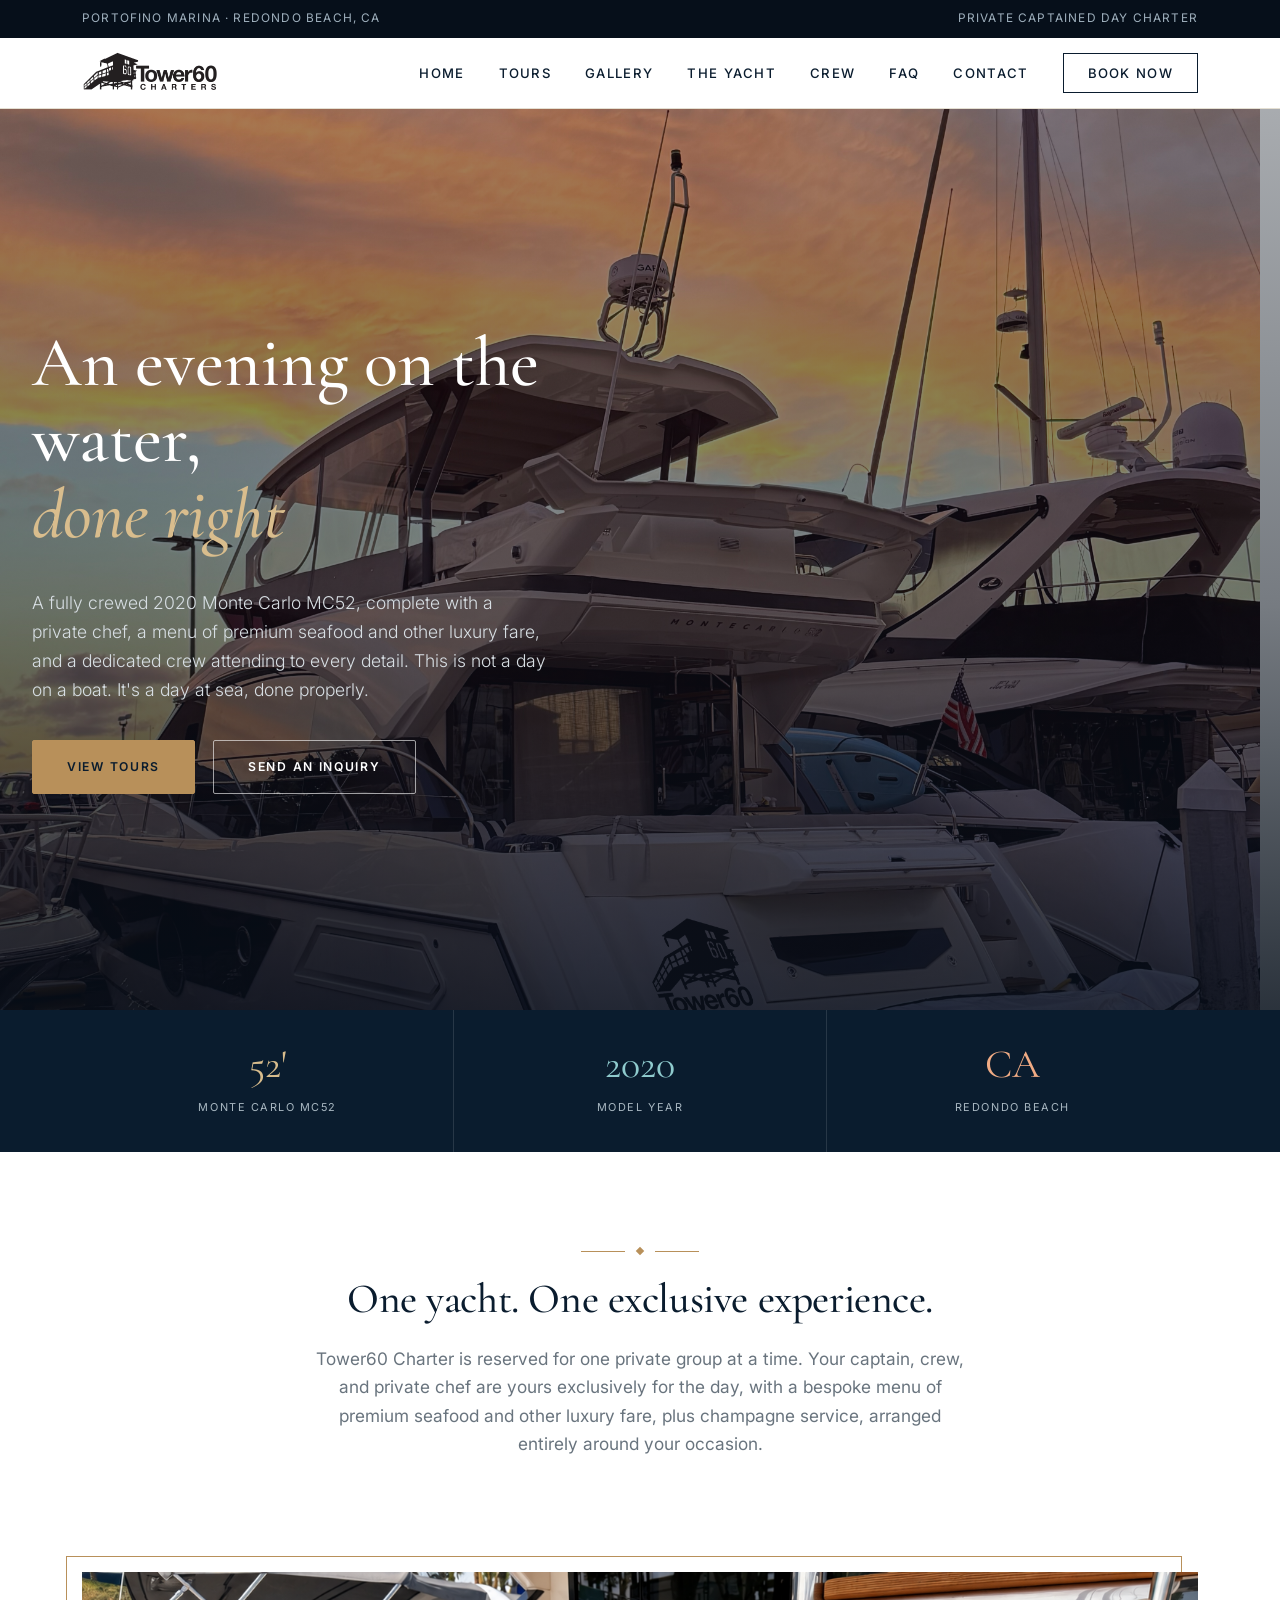
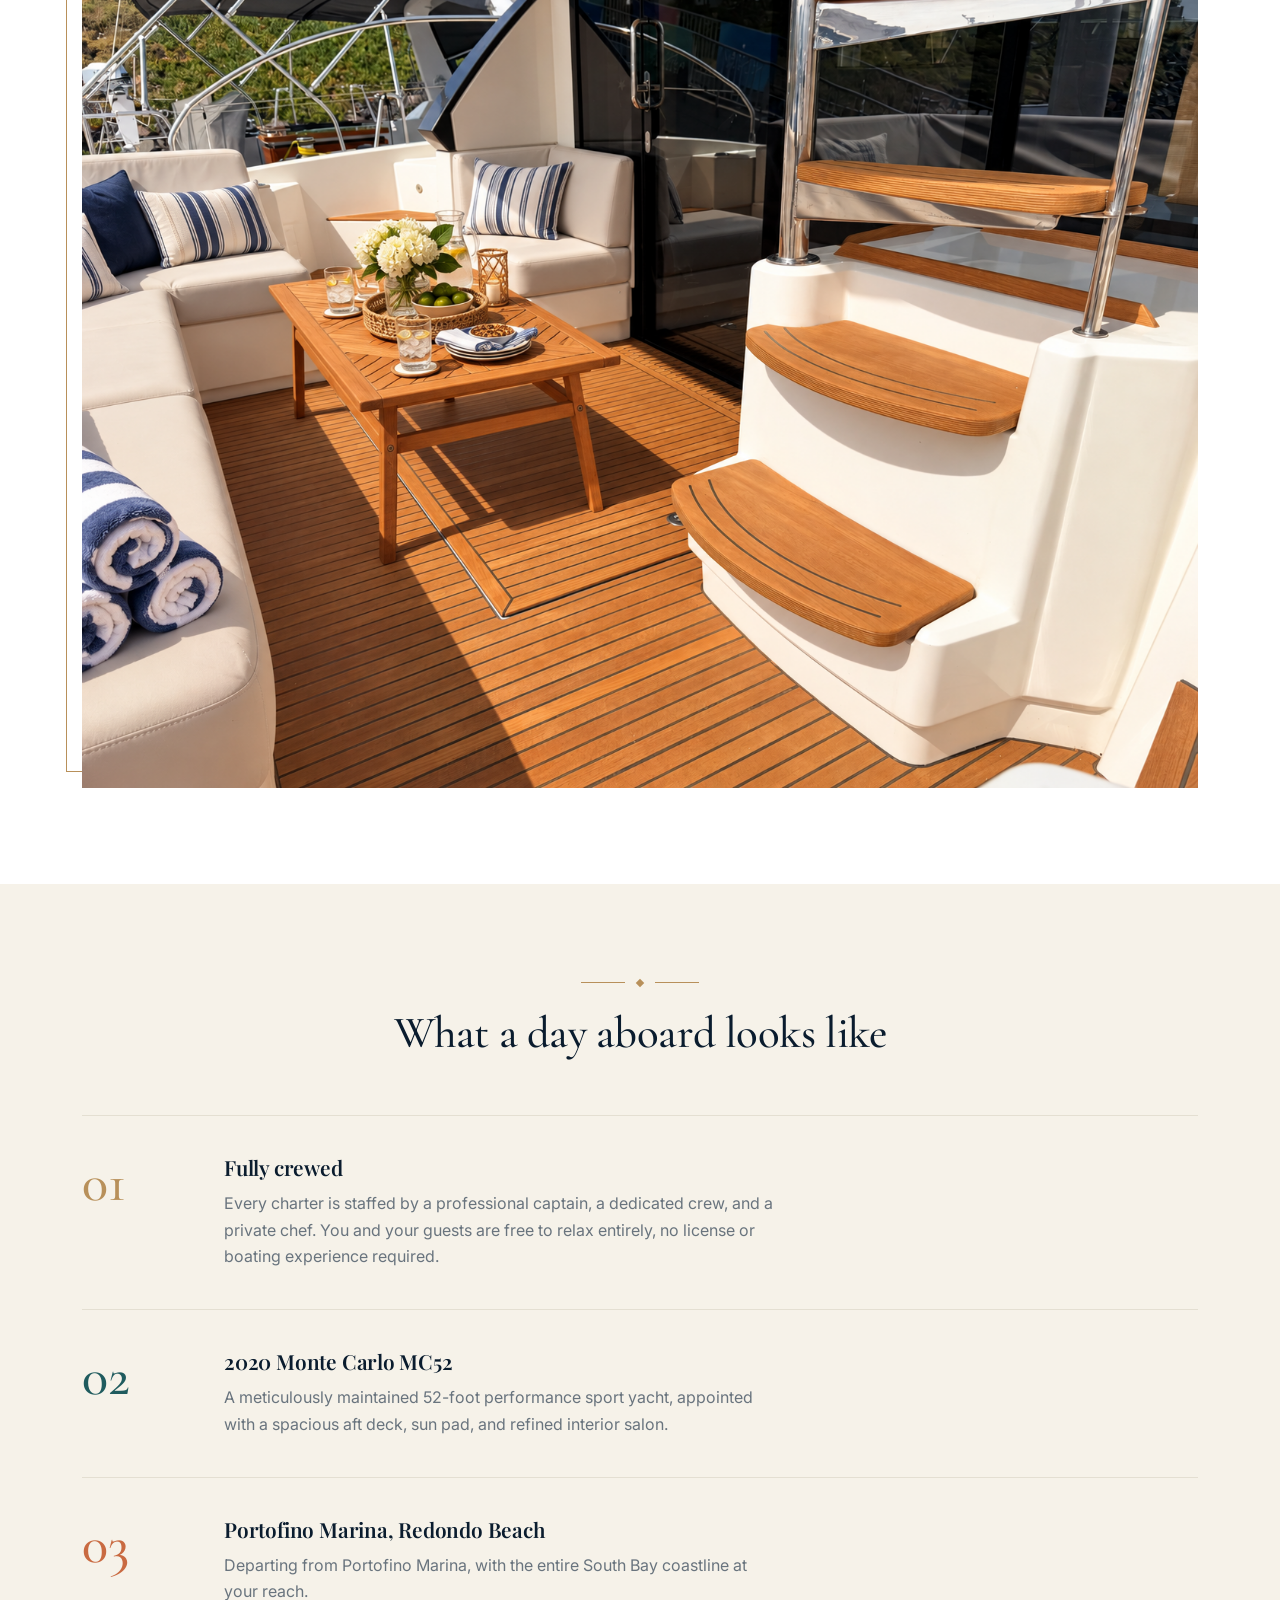
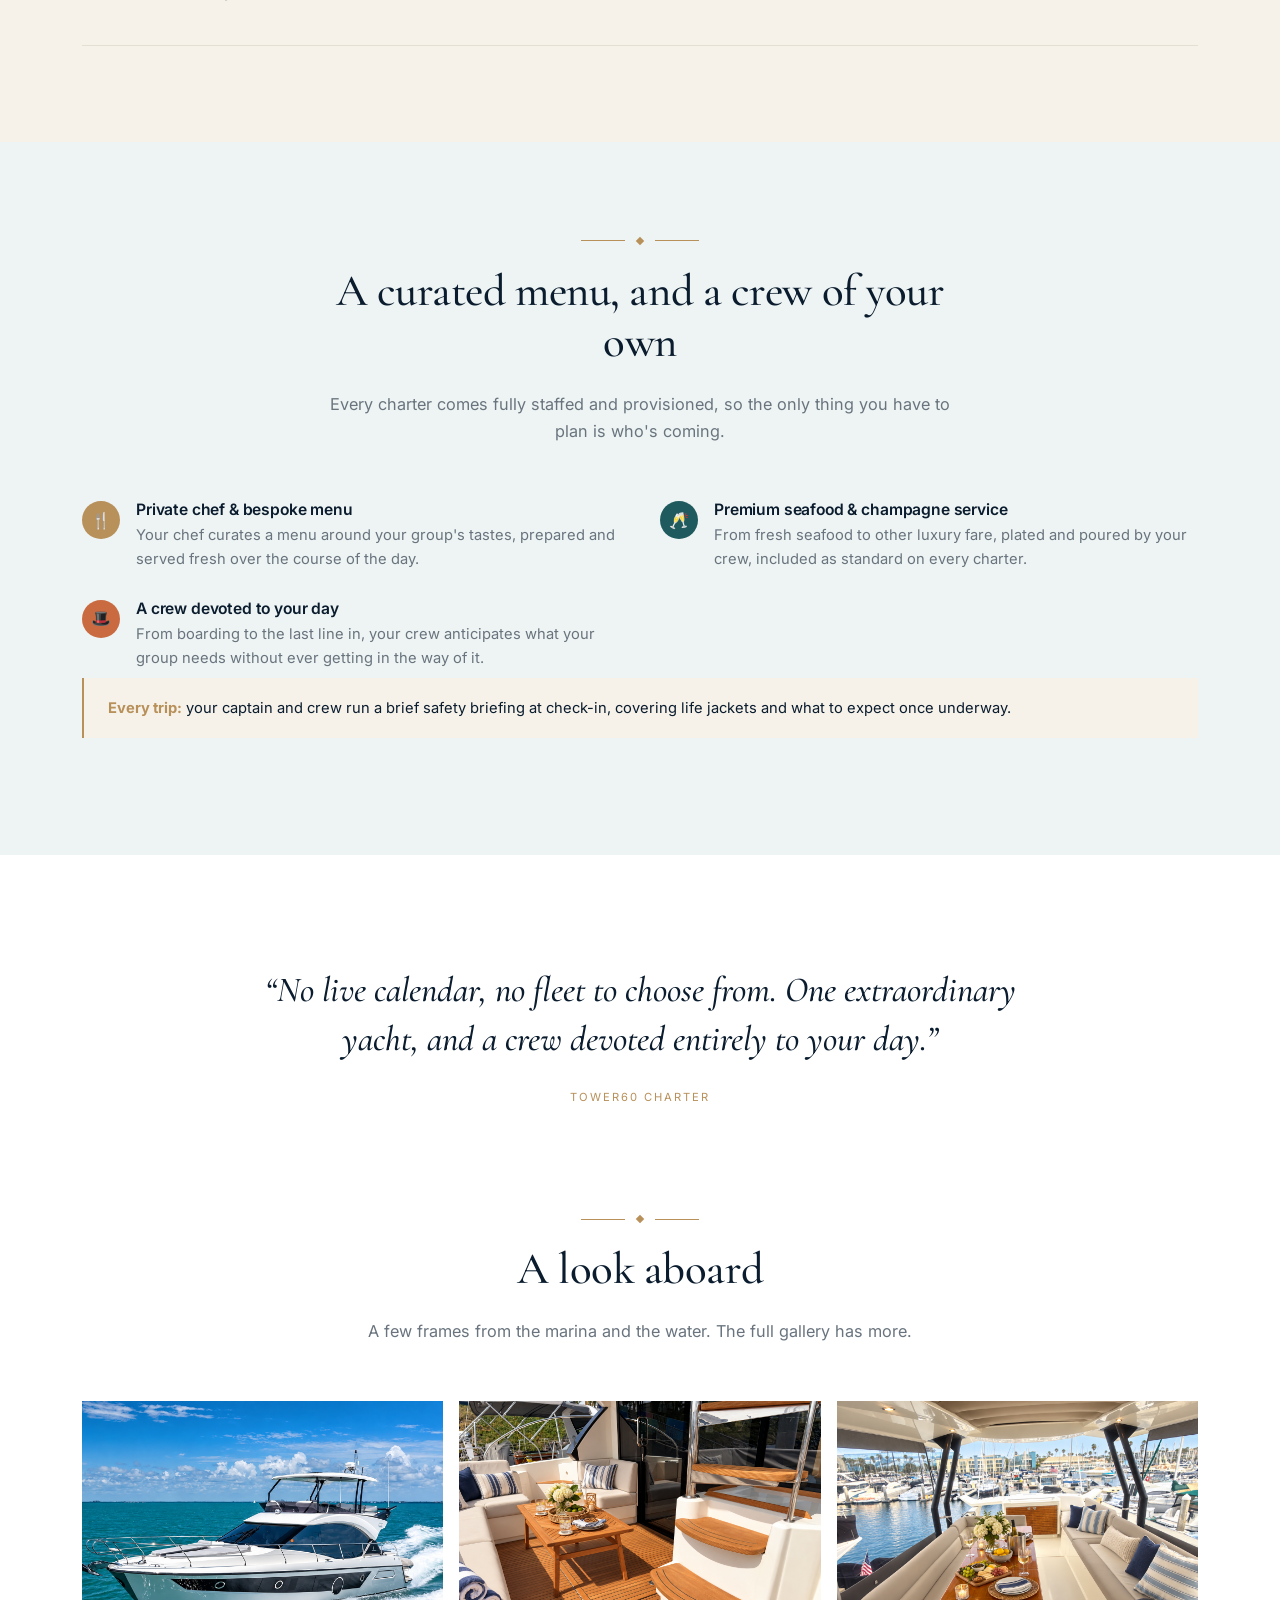
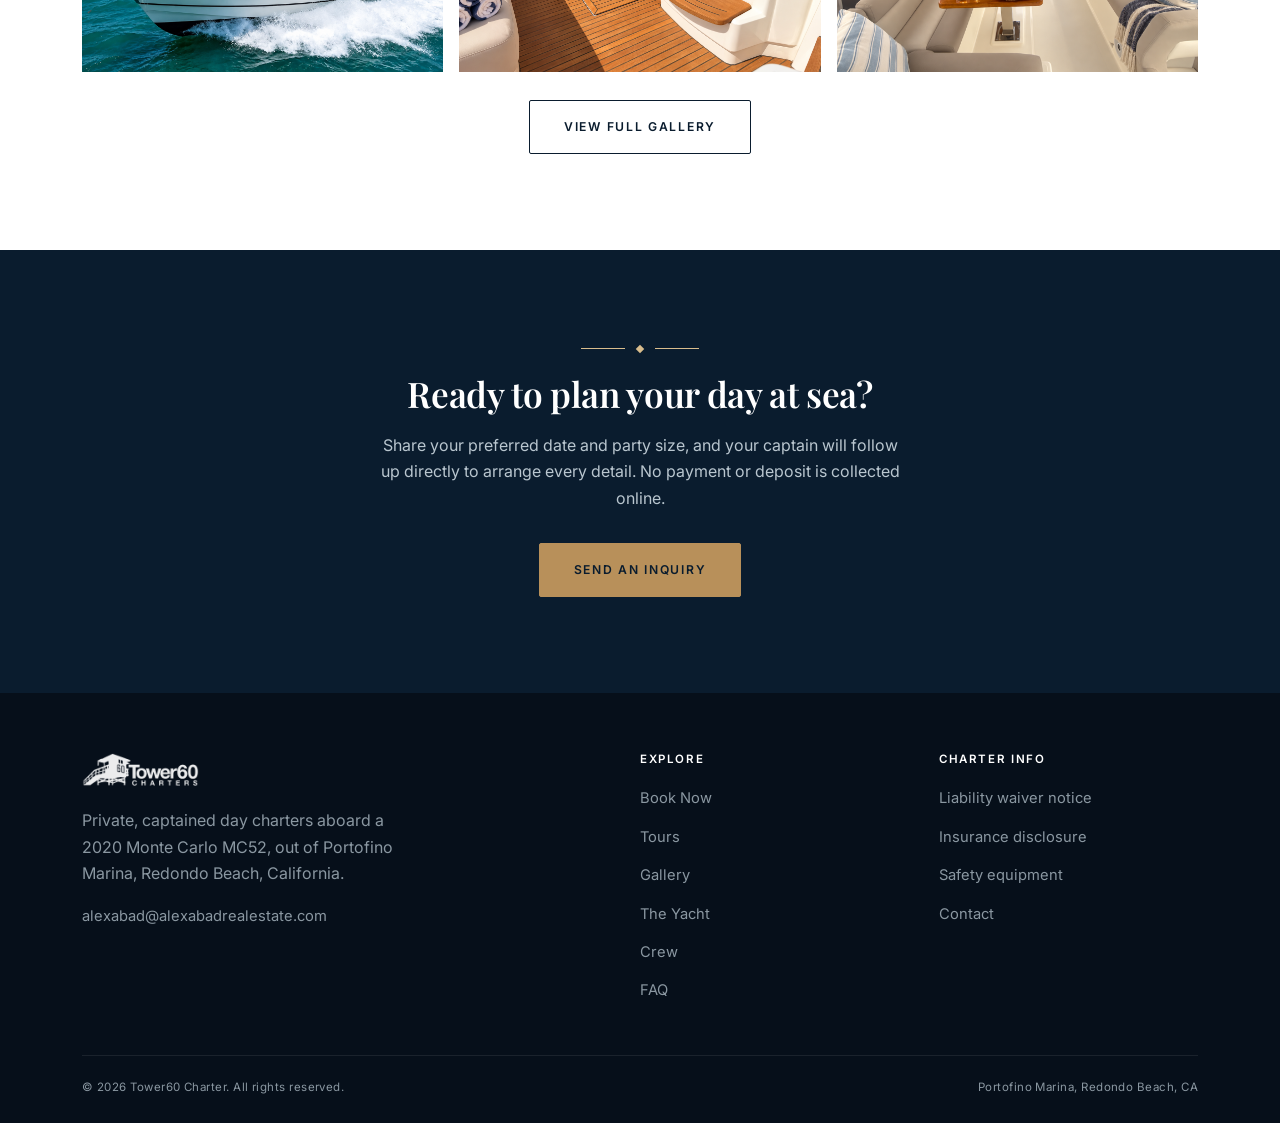
==== commit 5f26e1cf: "Wire up mailto for forms; correct pets and smoking policy - Contact and Book Now forms now open a pr" ====
--- a/index.html
+++ b/index.html
@@ -136,13 +136,6 @@
           <p>From boarding to the last line in, your crew anticipates what your group needs without ever getting in the way of it.</p>
         </div>
       </div>
-      <div class="check-item">
-        <span class="check-icon">&#128054;</span>
-        <div>
-          <h4>Pets welcome</h4>
-          <p>Well-behaved pets are welcome aboard with advance notice, so the crew can plan the day around them.</p>
-        </div>
-      </div>
     </div>
     <div class="notice reveal" style="margin-top:8px;">
       <strong>Every trip:</strong> your captain and crew run a brief safety briefing at check-in, covering life jackets and what to expect once underway.
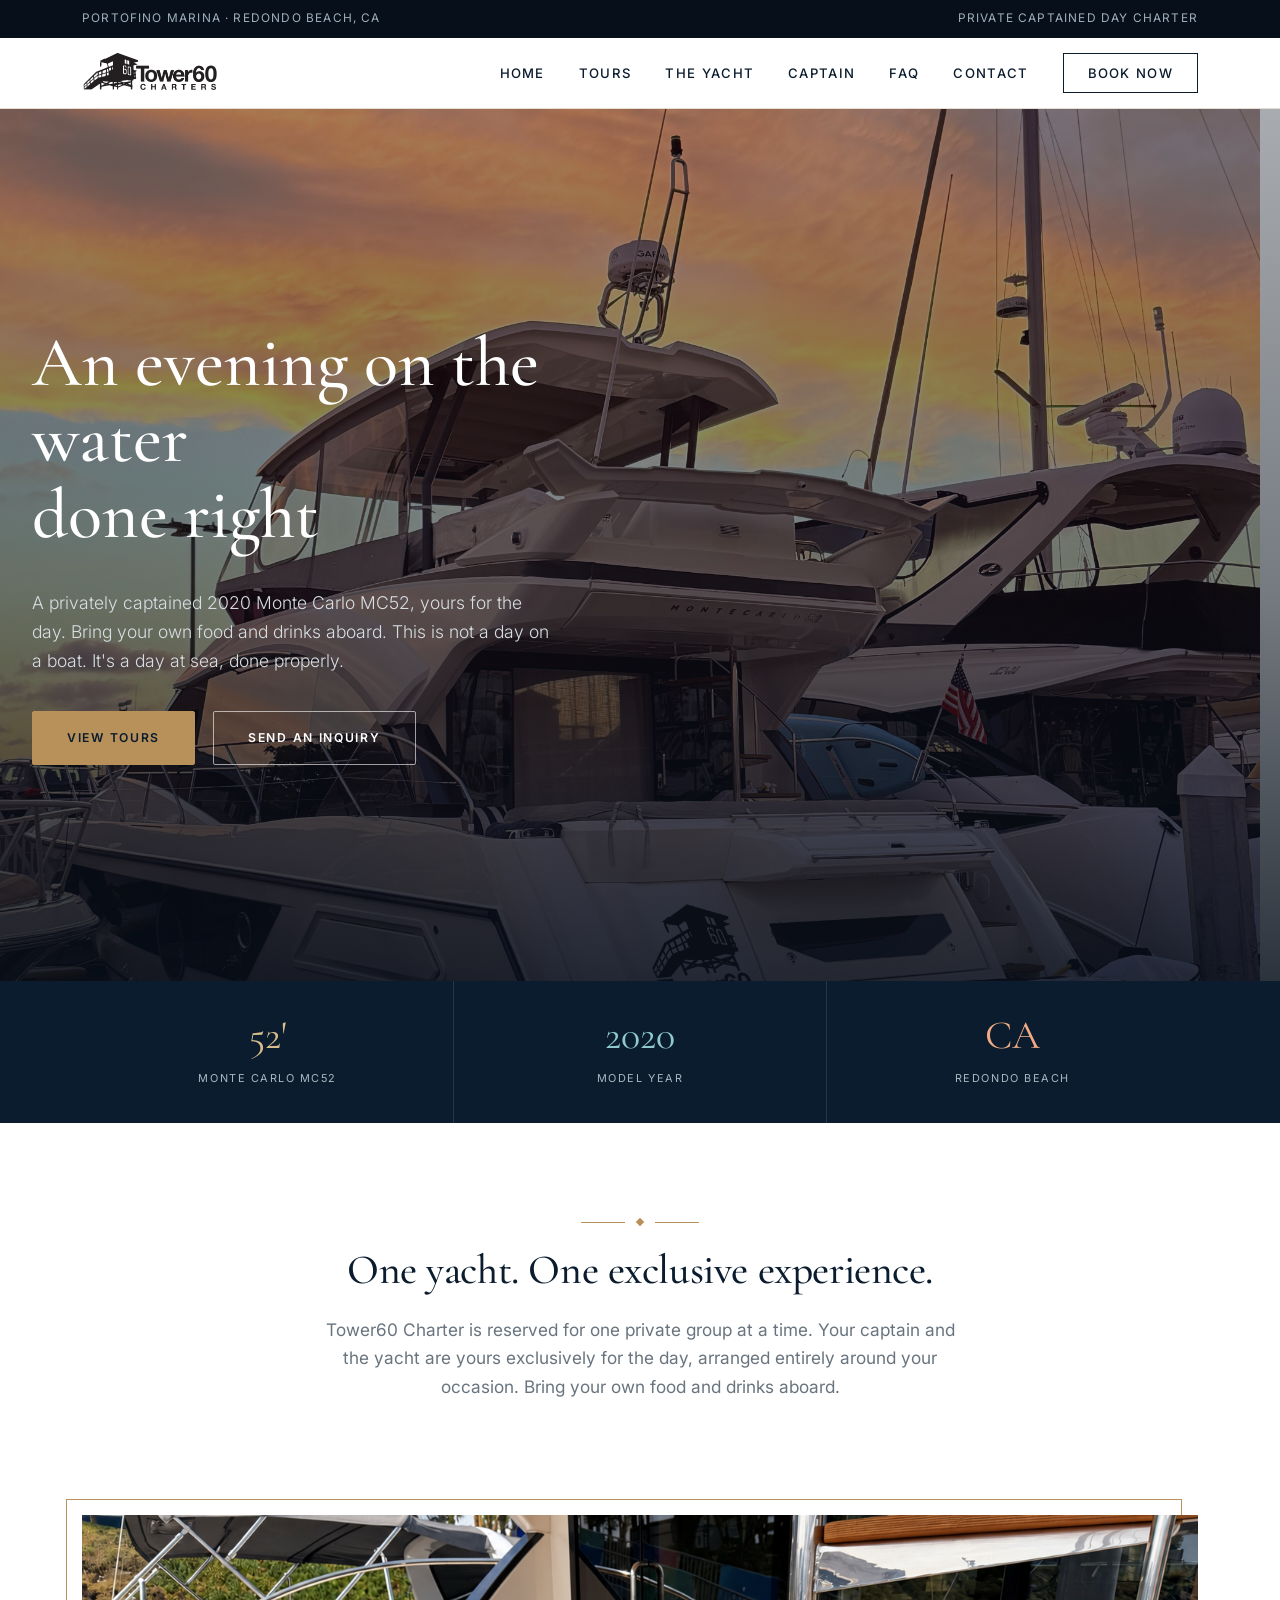
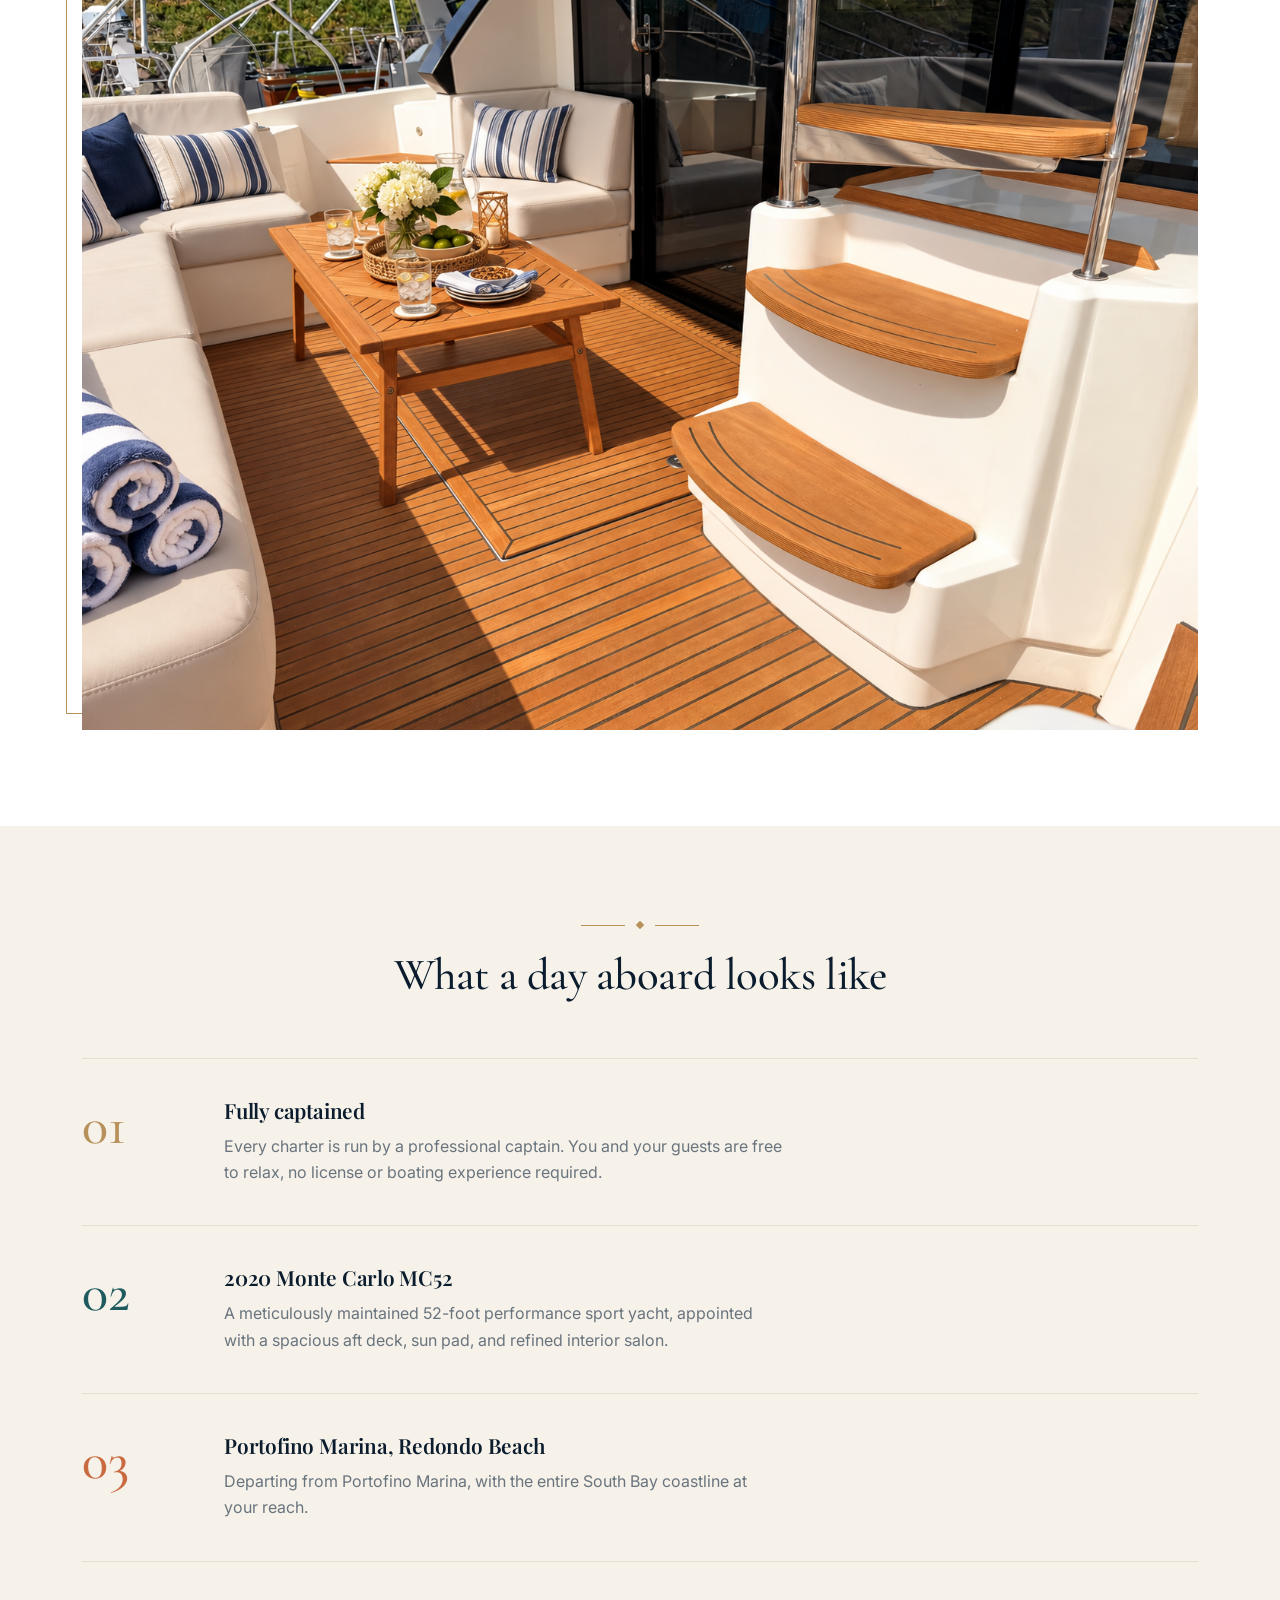
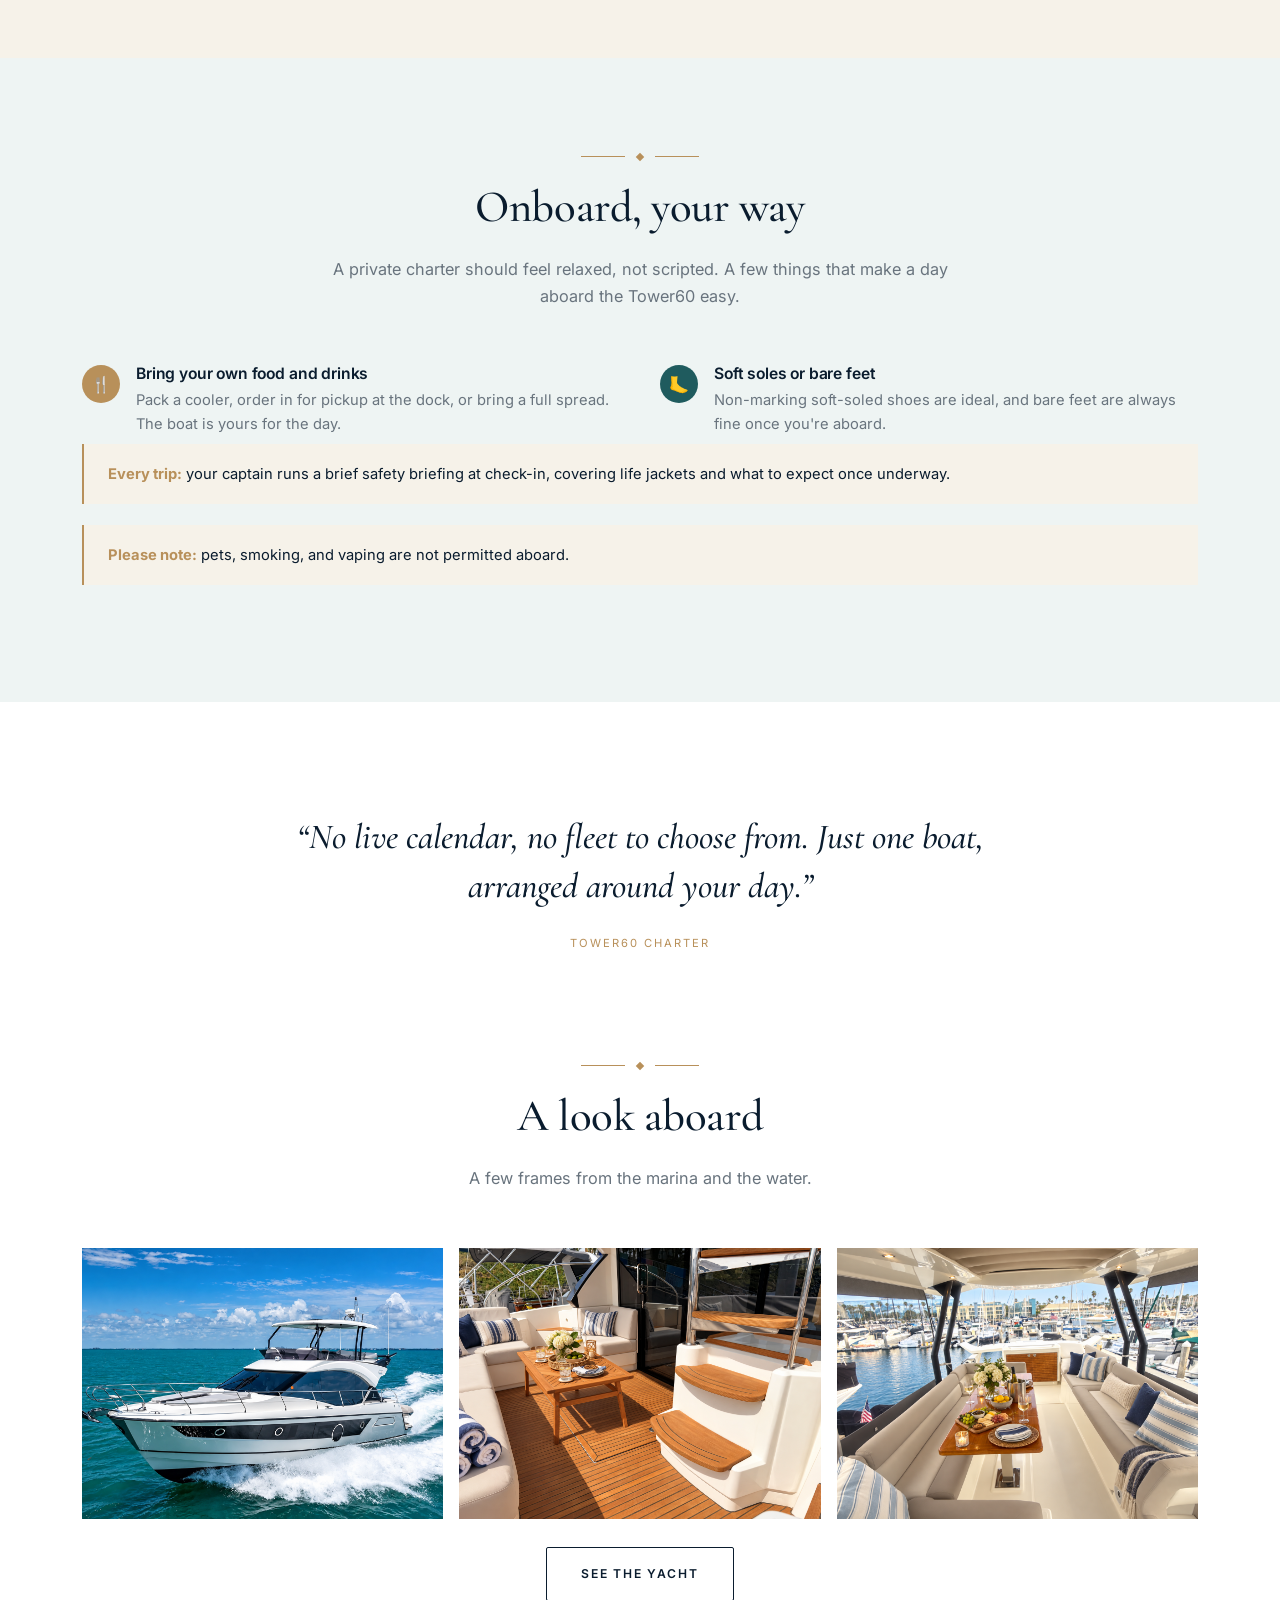
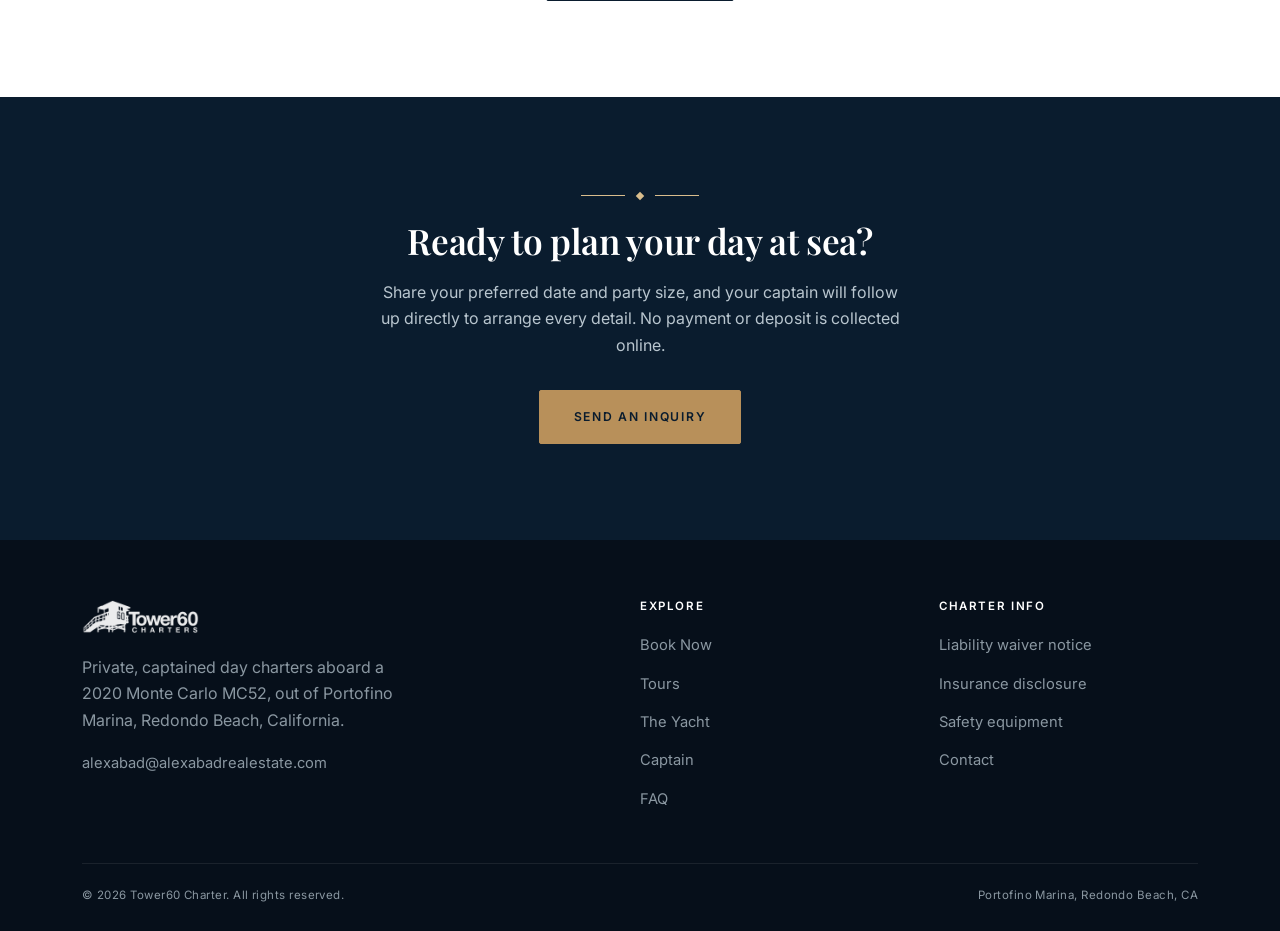
==== commit 2c67a906: "Correct unconfirmed claims: captain-only crew, BYO food/drinks - Remove all references to a private " ====
--- a/index.html
+++ b/index.html
@@ -27,9 +27,8 @@
     <ul class="nav-links">
       <li><a href="index.html">Home</a></li>
       <li><a href="tours.html">Tours</a></li>
-      <li><a href="gallery.html">Gallery</a></li>
       <li><a href="about.html">The Yacht</a></li>
-      <li><a href="crew.html">Crew</a></li>
+      <li><a href="captain.html">Captain</a></li>
       <li><a href="faq.html">FAQ</a></li>
       <li><a href="contact.html">Contact</a></li>
       <li><a href="booking.html" class="nav-cta">Book Now</a></li>
@@ -40,8 +39,8 @@
 <section class="hero">
   <img class="hero-bg" src="images/hero-sunset.jpg" alt="The Tower60 at Portofino Marina at sunset">
   <div class="hero-content">
-    <h1>An evening on the water,<br><em>done right</em></h1>
-    <p>A fully crewed 2020 Monte Carlo MC52, complete with a private chef, a menu of premium seafood and other luxury fare, and a dedicated crew attending to every detail. This is not a day on a boat. It's a day at sea, done properly.</p>
+    <h1>An evening on the water<br>done right</h1>
+    <p>A privately captained 2020 Monte Carlo MC52, yours for the day. Bring your own food and drinks aboard. This is not a day on a boat. It's a day at sea, done properly.</p>
     <div class="btn-row" style="margin-top:36px;">
       <a href="tours.html" class="btn btn-primary">View Tours</a>
       <a href="contact.html" class="btn btn-outline">Send an Inquiry</a>
@@ -63,7 +62,7 @@
   <div class="container reveal" style="max-width:720px;text-align:center;">
     <div class="ornament"><span></span><i></i><span></span></div>
     <h2 class="display" style="font-size:2.6rem;">One yacht. One exclusive experience.</h2>
-    <p style="color:var(--muted);font-size:1.08rem;">Tower60 Charter is reserved for one private group at a time. Your captain, crew, and private chef are yours exclusively for the day, with a bespoke menu of premium seafood and other luxury fare, plus champagne service, arranged entirely around your occasion.</p>
+    <p style="color:var(--muted);font-size:1.08rem;">Tower60 Charter is reserved for one private group at a time. Your captain and the yacht are yours exclusively for the day, arranged entirely around your occasion. Bring your own food and drinks aboard.</p>
   </div>
 </section>
 
@@ -85,8 +84,8 @@
       <div class="feature-row">
         <span class="feature-num">01</span>
         <div>
-          <h3>Fully crewed</h3>
-          <p>Every charter is staffed by a professional captain, a dedicated crew, and a private chef. You and your guests are free to relax entirely, no license or boating experience required.</p>
+          <h3>Fully captained</h3>
+          <p>Every charter is run by a professional captain. You and your guests are free to relax, no license or boating experience required.</p>
         </div>
       </div>
       <div class="feature-row">
@@ -111,41 +110,37 @@
   <div class="container">
     <div class="section-head reveal">
       <div class="ornament"><span></span><i></i><span></span></div>
-      <h2>A curated menu, and a crew of your own</h2>
-      <p>Every charter comes fully staffed and provisioned, so the only thing you have to plan is who's coming.</p>
+      <h2>Onboard, your way</h2>
+      <p>A private charter should feel relaxed, not scripted. A few things that make a day aboard the Tower60 easy.</p>
     </div>
     <div class="check-grid reveal">
       <div class="check-item">
         <span class="check-icon">&#127860;</span>
         <div>
-          <h4>Private chef &amp; bespoke menu</h4>
-          <p>Your chef curates a menu around your group's tastes, prepared and served fresh over the course of the day.</p>
+          <h4>Bring your own food and drinks</h4>
+          <p>Pack a cooler, order in for pickup at the dock, or bring a full spread. The boat is yours for the day.</p>
         </div>
       </div>
       <div class="check-item">
-        <span class="check-icon">&#129346;</span>
-        <div>
-          <h4>Premium seafood &amp; champagne service</h4>
-          <p>From fresh seafood to other luxury fare, plated and poured by your crew, included as standard on every charter.</p>
-        </div>
-      </div>
-      <div class="check-item">
-        <span class="check-icon">&#127913;</span>
-        <div>
-          <h4>A crew devoted to your day</h4>
-          <p>From boarding to the last line in, your crew anticipates what your group needs without ever getting in the way of it.</p>
+        <span class="check-icon">&#129462;</span>
+        <div>
+          <h4>Soft soles or bare feet</h4>
+          <p>Non-marking soft-soled shoes are ideal, and bare feet are always fine once you're aboard.</p>
         </div>
       </div>
     </div>
     <div class="notice reveal" style="margin-top:8px;">
-      <strong>Every trip:</strong> your captain and crew run a brief safety briefing at check-in, covering life jackets and what to expect once underway.
+      <strong>Every trip:</strong> your captain runs a brief safety briefing at check-in, covering life jackets and what to expect once underway.
+    </div>
+    <div class="notice reveal" style="margin-top:8px;">
+      <strong>Please note:</strong> pets, smoking, and vaping are not permitted aboard.
     </div>
   </div>
 </section>
 
 <section class="statement">
   <div class="container reveal">
-    <blockquote>&ldquo;No live calendar, no fleet to choose from. One extraordinary yacht, and a crew devoted entirely to your day.&rdquo;</blockquote>
+    <blockquote>&ldquo;No live calendar, no fleet to choose from. Just one boat, arranged around your day.&rdquo;</blockquote>
     <cite>Tower60 Charter</cite>
   </div>
 </section>
@@ -155,7 +150,7 @@
     <div class="section-head reveal">
       <div class="ornament"><span></span><i></i><span></span></div>
       <h2>A look aboard</h2>
-      <p>A few frames from the marina and the water. The full gallery has more.</p>
+      <p>A few frames from the marina and the water.</p>
     </div>
     <div class="photo-row reveal">
       <div><img src="images/yacht-running.png" alt="The Tower60 underway on open water"></div>
@@ -163,7 +158,7 @@
       <div><img src="images/aft-deck-lounge.png" alt="Deck and stair detail aboard the Tower60"></div>
     </div>
     <div style="text-align:center;margin-top:28px;">
-      <a href="gallery.html" class="btn btn-outline-navy">View Full Gallery</a>
+      <a href="about.html" class="btn btn-outline-navy">See The Yacht</a>
     </div>
   </div>
 </section>
@@ -192,9 +187,8 @@
         <ul>
           <li><a href="booking.html">Book Now</a></li>
           <li><a href="tours.html">Tours</a></li>
-          <li><a href="gallery.html">Gallery</a></li>
           <li><a href="about.html">The Yacht</a></li>
-          <li><a href="crew.html">Crew</a></li>
+          <li><a href="captain.html">Captain</a></li>
           <li><a href="faq.html">FAQ</a></li>
         </ul>
       </div>
